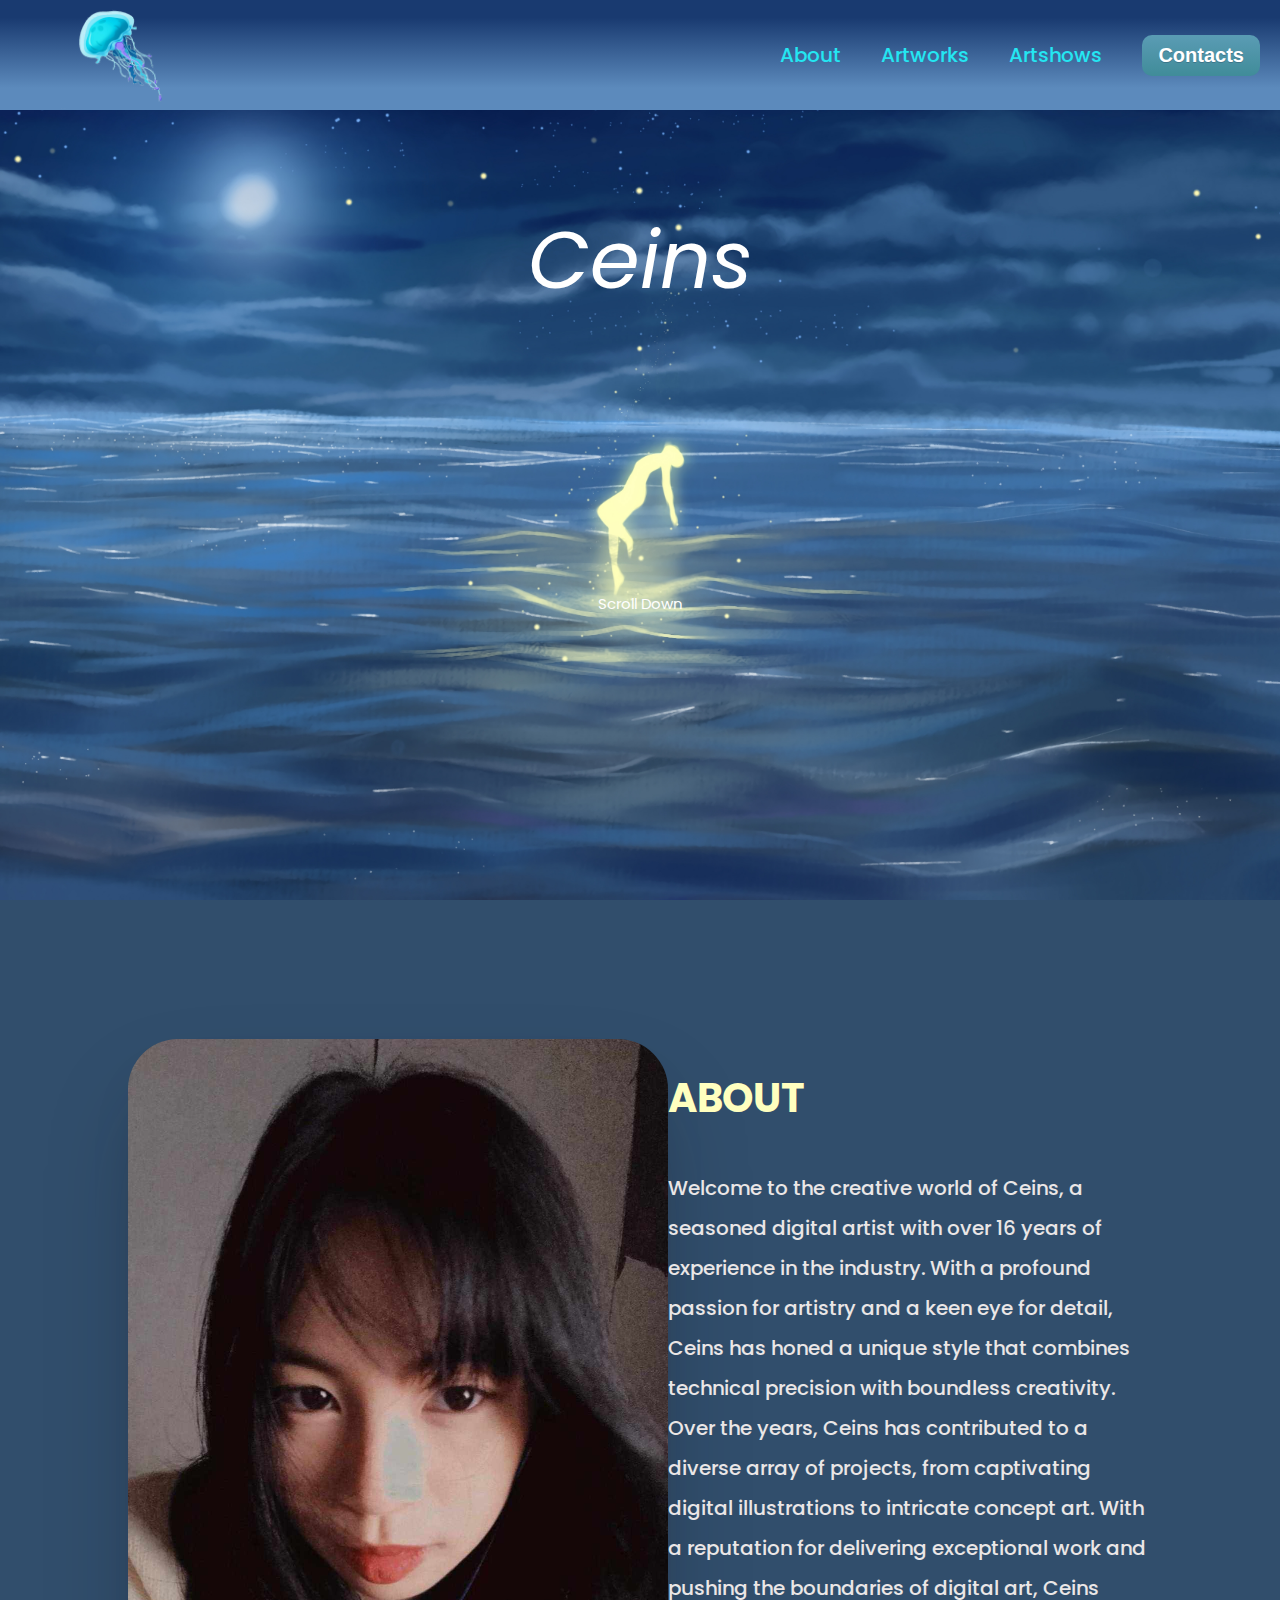
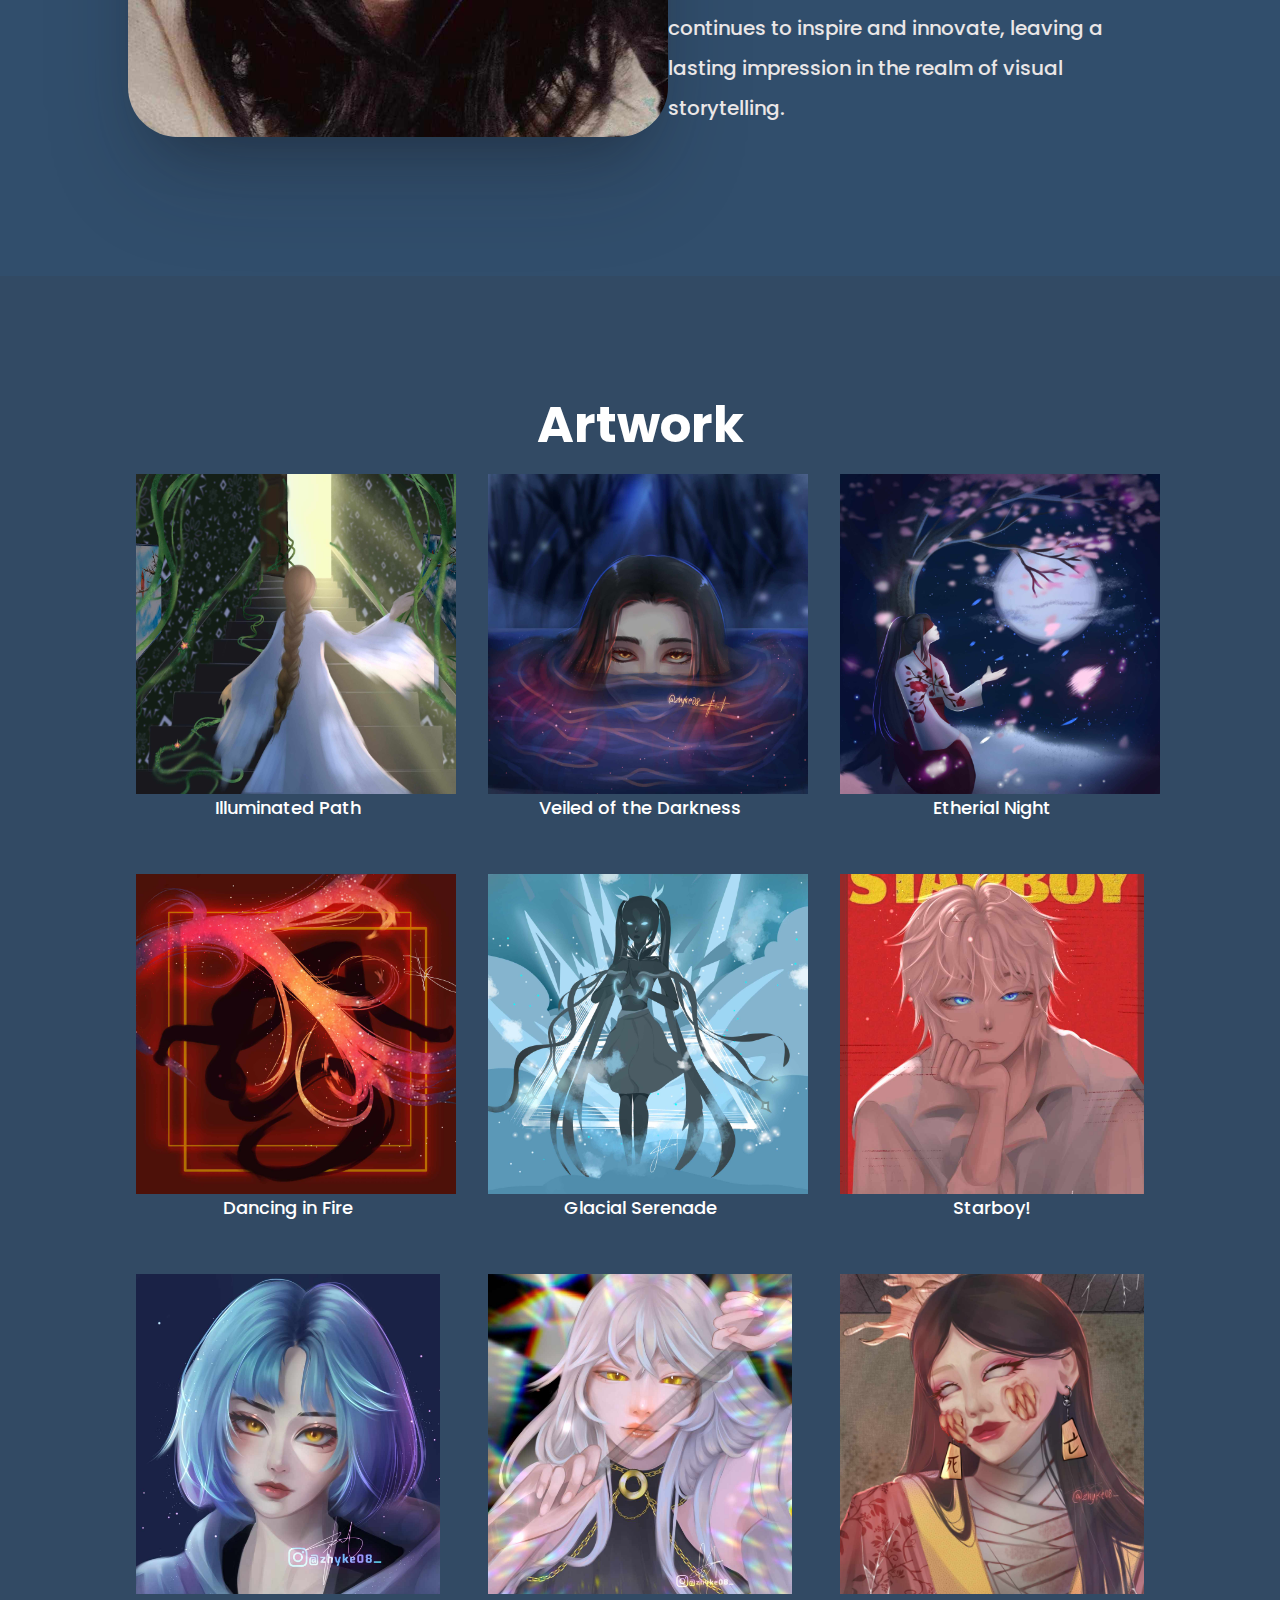
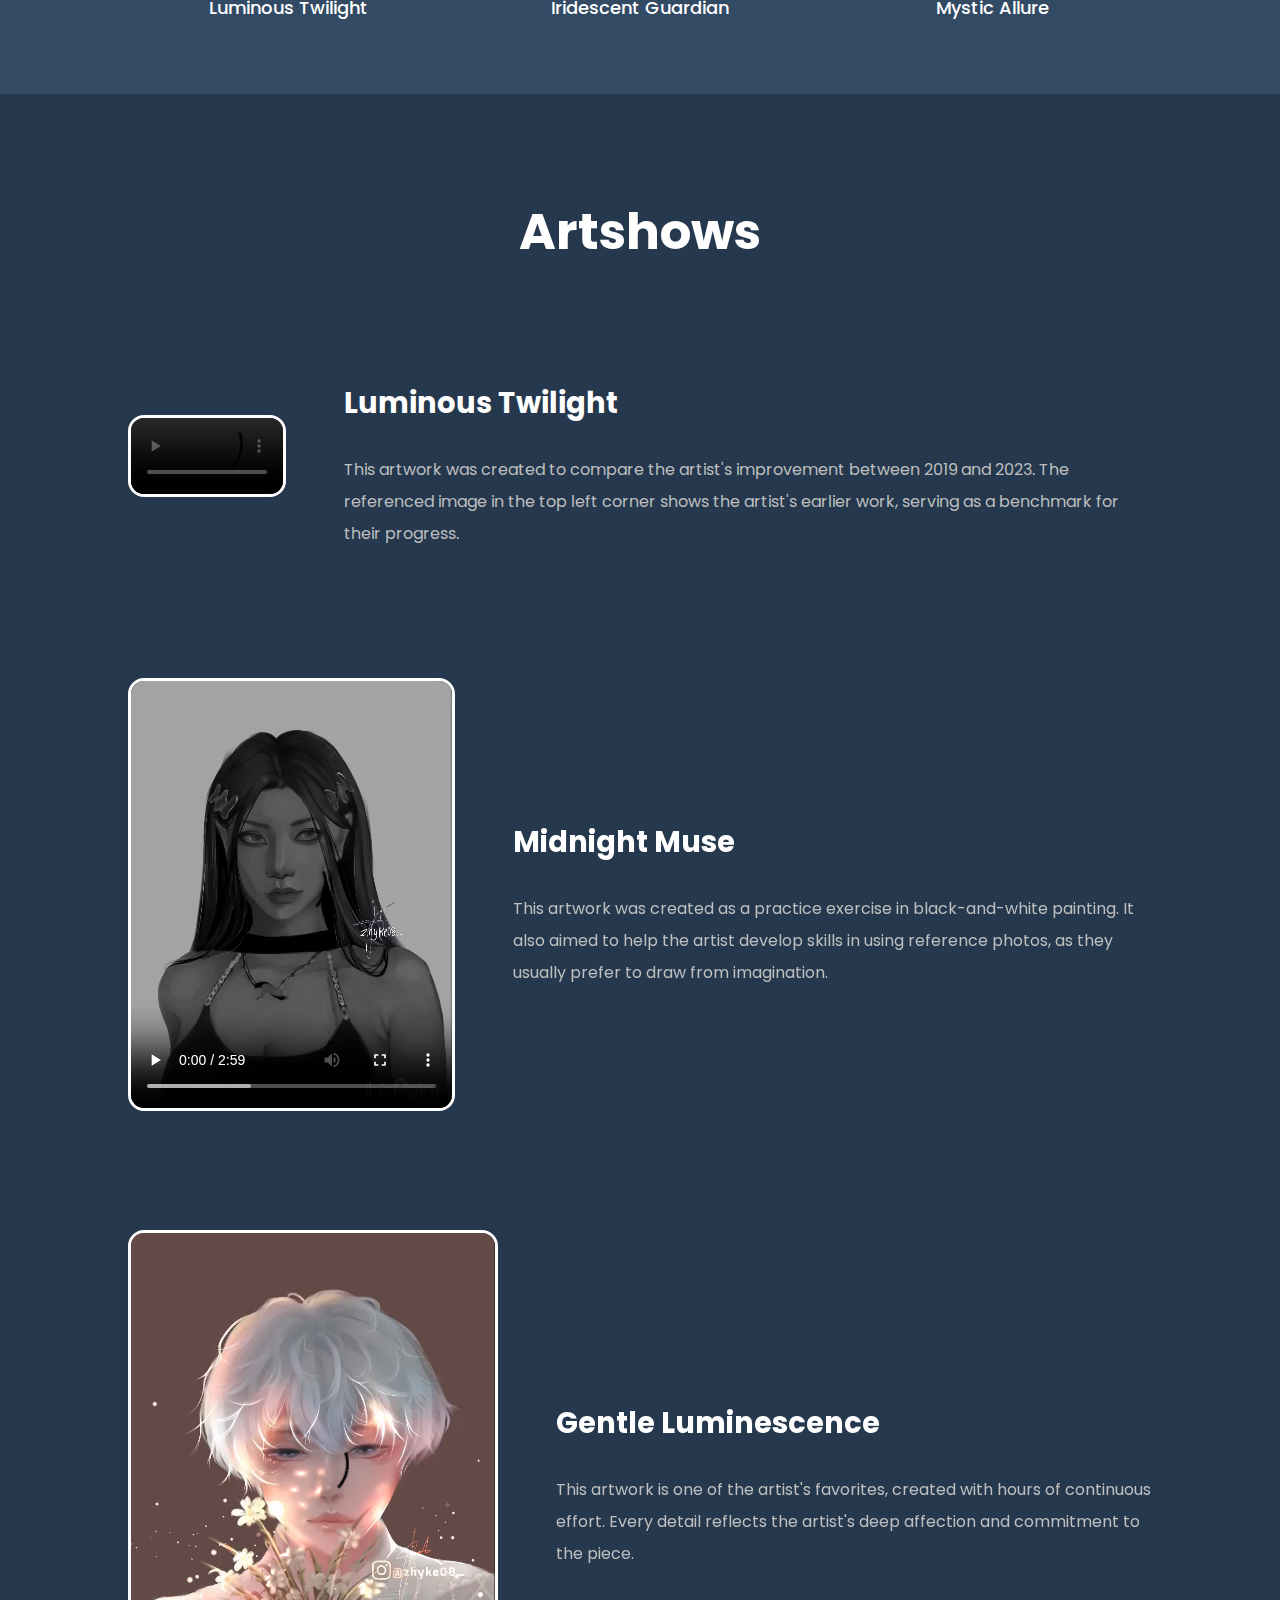
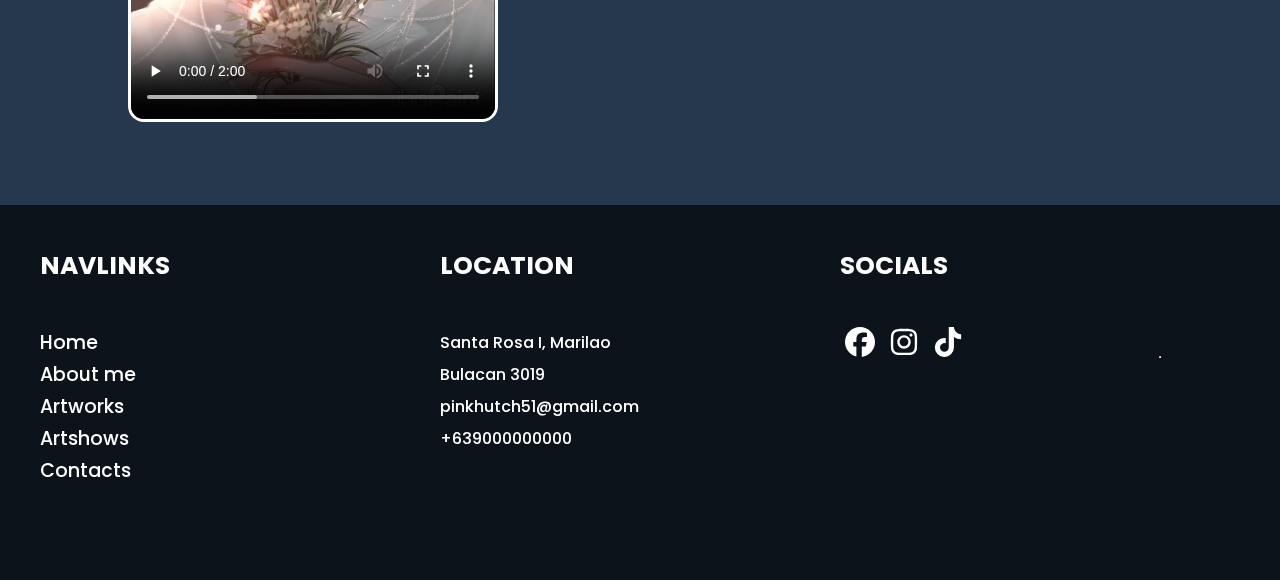
==== index.html @ e36cade5 "Add files via upload" ====
<!DOCTYPE html>
<html lang="en">
<head>
  <meta charset="UTF-8">
  <meta name="viewport" content="width=device-width, initial-scale=1.0">
  <link rel="stylesheet" href="style.css">
  <link rel="stylesheet" href="path/to/font-awesome/css/font-awesome.min.css">
  <title>Ceins' Galleria</title>
</head>
<body>
  <div class="container" id="home">
    <header>
      <nav>
        <div class="left-nav">
          <a href="http://127.0.0.1:5500/PROJECT%201/index.html"><img src="assets/logo.png" alt="Ceins' Logo"></a>
        </div>
        <div class="mid-nav">
          
              <a href="#about">About</a>
              <a href="#artworks">Artworks</a>
              <a href="#artshows">Artshows</a>
              <a href="http://127.0.0.1:5500/contact.html"><button>Contacts</button></a>
      </nav>
    </header>
    <section class="landingpage" id="home">
        <div class="name">Ceins</div>
      <div class="scrolldown">Scroll Down</div>
    </section>
  </div>
<!--End of LANDING PAGE-->
  <section class="sec-about" id="about">
      <img src="assets/about-info.jpg" alt="Cein's Profile">
    <div class="sec-right">
      <h3>ABOUT</h3>
      <p>Welcome to the creative world of Ceins, a seasoned digital artist with over 16 years of experience in the industry. With a profound passion for artistry and a keen eye for detail, Ceins has honed a unique style that combines technical precision with boundless creativity. Over the years, Ceins has contributed to a diverse array of projects, from captivating digital illustrations to intricate concept art. With a reputation for delivering exceptional work and pushing the boundaries of digital art, Ceins continues to inspire and innovate, leaving a lasting impression in the realm of visual storytelling.
      </p>
    </div>
  </section>
<!--End of About Section-->
  <section class="sec-arts" id="artworks">
    <div class="art-container">
      <div class="innercontent">
        <h1 class="artworkh1">Artwork</h1>
      </div>
      <div class="grid-container">
        <div class="griditemwrap">
          <img src="assets/art1.jpg">
          <div class="griditemtext">
            <div class="grinditem-heading">
              <div class="griditembold">Illuminated Path</div>
            </div>
          </div>
        </div>
        <div class="griditemwrap">
          <img src="assets/art2.jpg">
          <div class="griditemtext">
            <div class="griditem-heading">
              <div class="griditembold">Veiled of the Darkness</div>
            </div>
          </div>
        </div>
        <div class="griditemwrap">
          <img src="assets/art3.jpg">
          <div class="griditemtext">
            <div class="griditem-heading">
              <div class="griditembold">Etherial Night</div>
            </div>
          </div>
        </div>
        <div class="griditemwrap">
          <img src="assets/art4.jpg">
          <div class="griditemtext">
            <div class="griditem-heading">
              <div class="griditembold">Dancing in Fire</div>
            </div>
          </div>
        </div>
        <div class="griditemwrap">
          <img src="assets/art5.jpg">
          <div class="griditemtext">
            <div class="griditem-heading">
              <div class="griditembold">Glacial Serenade</div>
            </div>
          </div>
        </div>
        <div class="griditemwrap">
          <img src="assets/art6.jpg">
          <div class="griditemtext">
            <div class="griditem-heading">
              <div class="griditembold">Starboy!</div>
            </div>
          </div>
        </div>
        <div class="griditemwrap">
          <img src="assets/art7.jpg">
          <div class="griditemtext">
            <div class="griditem-heading">
              <div class="griditembold">Luminous Twilight</div>
            </div>
          </div>
        </div>
        <div class="griditemwrap">
          <img src="assets/art8.jpg">
          <div class="griditemtext">
            <div class="griditem-heading">
              <div class="griditembold">Iridescent Guardian</div>
            </div>
          </div>
        </div>
        <div class="griditemwrap">
          <img src="assets/art9.jpg">
          <div class="griditemtext">
            <div class="griditem-heading">
              <div class="griditembold">Mystic Allure</div>
            </div>
          </div>
        </div>
    </div>
  </section>
  <!--End of Artworks Section-->
  <section class="sec-artshows" id="artshows">
    <div class="artvid-innercontent">
      <h1 class="artvidh1">Artshows</h1>
    </div>

    <div class="artvideo-container">
      <div class="left-content">
        <video autoplay class="artvideo" width="600" height="300" controls>
          <source src="video/art1.mp4" type="video/mp4">
        </video>
      </div>
      <div class="artvid-des">
        <h3 class="vid-title">Luminous Twilight</h3>
        <p>This artwork was created to compare the artist's improvement between 2019 and 2023. The referenced image in the top left corner shows the artist's earlier work, serving as a benchmark for their progress.</p>
      </div>
    </div>
    <div class="artvideo-container">
      <div class="left-content">
        <video autoplay class="artvideo" width="600" height="300" controls>
          <source src="video/art2.mp4" type="video/mp4">
        </video>
      </div>
      <div class="artvid-des">
        <h3 class="vid-title">Midnight Muse</h3>
        <p>This artwork was created as a practice exercise in black-and-white painting. It also aimed to help the artist develop skills in using reference photos, as they usually prefer to draw from imagination.</p>
      </div>
    </div>
    <div class="artvideo-container">
      <div class="left-content">
        <video autoplay class="artvideo" width="600" height="300" controls>
          <source src="video/art3.mp4" type="video/mp4">
        </video>
      </div>
      <div class="artvid-des">
        <h3 class="vid-title">Gentle Luminescence</h3>
        <p>This artwork is one of the artist's favorites, created with hours of continuous effort. Every detail reflects the artist's deep affection and commitment to the piece.</p>
      </div>
  </section>
  <!--End of Artshow Section-->
<section class="sec-footer" id="footer">
    <footer>
      <div class="footer-wrapper">
        <div class="items">
          <div class="item1">
            <ul>
              <h5 class="navlinks">NAVLINKS</h5>
              <li><a href="#home">Home</a></li>
              <li><a href="#about">About me</a></li>
              <li><a href="#artworks">Artworks</a></li>
              <li><a href="#artshows">Artshows</a></li>
              <li><a href="http://127.0.0.1:5500/PROJECT%201/contact.html">Contacts</a></li>
              </ul>
          </div>
          <div class="item3">
            <ul>
              <h5 class="navlinks">LOCATION</h5>
              <li>Santa Rosa I, Marilao Bulacan 3019</li>
              <li>pinkhutch51@gmail.com</li>
              <li>+639000000000</li>
            </ul>
          </div>
          <div class="item2">
            <ul>
              <h5 class="navlinks">SOCIALS</h5>
              <div class="socials">
                <a href="https://www.facebook.com/niksniksniks17" target="_blank"><svg class="svg-icons" xmlns="http://www.w3.org/2000/svg" viewBox="0 0 512 512"><!--!Font Awesome Free 6.6.0 by @fontawesome - https://fontawesome.com License - https://fontawesome.com/license/free Copyright 2024 Fonticons, Inc.--><path d="M512 256C512 114.6 397.4 0 256 0S0 114.6 0 256C0 376 82.7 476.8 194.2 504.5V334.2H141.4V256h52.8V222.3c0-87.1 39.4-127.5 125-127.5c16.2 0 44.2 3.2 55.7 6.4V172c-6-.6-16.5-1-29.6-1c-42 0-58.2 15.9-58.2 57.2V256h83.6l-14.4 78.2H287V510.1C413.8 494.8 512 386.9 512 256h0z"/></svg></a>

                <a href="https://www.instagram.com/zhyke08_/" target="_blank"><svg class="svg-icons" xmlns="http://www.w3.org/2000/svg" viewBox="0 0 448 512"><!--!Font Awesome Free 6.6.0 by @fontawesome - https://fontawesome.com License - https://fontawesome.com/license/free Copyright 2024 Fonticons, Inc.--><path d="M224.1 141c-63.6 0-114.9 51.3-114.9 114.9s51.3 114.9 114.9 114.9S339 319.5 339 255.9 287.7 141 224.1 141zm0 189.6c-41.1 0-74.7-33.5-74.7-74.7s33.5-74.7 74.7-74.7 74.7 33.5 74.7 74.7-33.6 74.7-74.7 74.7zm146.4-194.3c0 14.9-12 26.8-26.8 26.8-14.9 0-26.8-12-26.8-26.8s12-26.8 26.8-26.8 26.8 12 26.8 26.8zm76.1 27.2c-1.7-35.9-9.9-67.7-36.2-93.9-26.2-26.2-58-34.4-93.9-36.2-37-2.1-147.9-2.1-184.9 0-35.8 1.7-67.6 9.9-93.9 36.1s-34.4 58-36.2 93.9c-2.1 37-2.1 147.9 0 184.9 1.7 35.9 9.9 67.7 36.2 93.9s58 34.4 93.9 36.2c37 2.1 147.9 2.1 184.9 0 35.9-1.7 67.7-9.9 93.9-36.2 26.2-26.2 34.4-58 36.2-93.9 2.1-37 2.1-147.8 0-184.8zM398.8 388c-7.8 19.6-22.9 34.7-42.6 42.6-29.5 11.7-99.5 9-132.1 9s-102.7 2.6-132.1-9c-19.6-7.8-34.7-22.9-42.6-42.6-11.7-29.5-9-99.5-9-132.1s-2.6-102.7 9-132.1c7.8-19.6 22.9-34.7 42.6-42.6 29.5-11.7 99.5-9 132.1-9s102.7-2.6 132.1 9c19.6 7.8 34.7 22.9 42.6 42.6 11.7 29.5 9 99.5 9 132.1s2.7 102.7-9 132.1z"/></svg></a>

                <a href="https://www.tiktok.com/@piniks_?_t=8pRFGPjAftn&_r=1" target="_blank"><svg class="svg-icons" xmlns="http://www.w3.org/2000/svg" viewBox="0 0 448 512"><!--!Font Awesome Free 6.6.0 by @fontawesome - https://fontawesome.com License - https://fontawesome.com/license/free Copyright 2024 Fonticons, Inc.--><path d="M448 209.9a210.1 210.1 0 0 1 -122.8-39.3V349.4A162.6 162.6 0 1 1 185 188.3V278.2a74.6 74.6 0 1 0 52.2 71.2V0l88 0a121.2 121.2 0 0 0 1.9 22.2h0A122.2 122.2 0 0 0 381 102.4a121.4 121.4 0 0 0 67 20.1z"/></svg></a>
              </div>
          </div>
        </div>
      </div>
    </div>
    <hr>
  </footer>
  </section>
</body>
</html>
---- style.css ----
@import url('https://fonts.googleapis.com/css2?family=Poppins:ital,wght@0,100;0,200;0,300;0,400;0,500;0,600;0,700;0,800;0,900;1,100;1,200;1,300;1,400;1,500;1,600;1,700;1,800;1,900&display=swap');




html {
  scroll-behavior: smooth;
  width: 100%;
  height: 100%;
  margin: 0;
  padding: 0;
  border: none;
}

body {
  width: 100%;
  height: 100%;
  margin: 0;
  padding: 0;
  border: none;
  box-sizing: border-box;
  font-family: Poppins, sans-serif; 
}

.container {
  background: url(assets/landingpg.jpg);
  height: 100vh;
  background-position: center;
  background-size: cover;
  background-repeat: no-repeat;
}

nav {
  position: fixed;
  display: block;
  overflow: visible;
  top: 0;
  left: 0;
  right: 0;
  display: flex;
  justify-content: space-between;
  align-items: center;
  height: 110px;
  background: rgb(25,58,112);
background: linear-gradient(180deg, rgba(25,58,112,1) 16%, rgba(92,138,188,1) 80%);
}

.left-nav img {
  width: 120px;
  height: 120px;
  margin-left: 60px;
}

nav a {
  font-weight: 500;
  text-decoration: none;
  color: rgb(36,230,242);
  gap: 40px;
  transition: color 0.4s ease;
}

a:hover {
  color: white;
}

.mid-nav {
  font-size: 20px;
  display: flex;
  gap: 40px;
  align-items: center;
}

.mid-nav button {
	background:linear-gradient(to bottom, #599bb3 5%, #408c99 100%);
	background-color:#599bb3;
	border-radius:10px;
	display:inline-block;
	cursor:pointer;
	color:rgb(255, 255, 255);
	font-size:20px;
	font-weight:bold;
	padding:9px 16px;
	text-decoration:none;
	text-shadow:0px 1px 0px #3d768a;
  border-style: none;
  margin-right: 20px;
}

.mid-nav button:hover {
  background:linear-gradient(to bottom, #408c99 5%, #599bb3 100%);
	background-color:#408c99;
  color: rgb(36,230,242);

}

.mid-nav button:active {
  position:relative;
	top:1px;
}

.name {
  font-style: italic;
  font-weight: 400;
  font-size: 80px;
  padding-top: 200px;
  text-align: center;
  color: white
}

.scrolldown {
  font-size: 15px;
  color: white;
  margin-top: 17rem;
  max-width: fit-content;
  margin-left: auto;
  margin-right: auto;
}

.sec-about {
  background-position: center;
  background-size: cover;
  background-repeat: no-repeat;
  background-color: rgb(49, 78, 108);
  display: flex;
  align-items: center;
  justify-content: space-between;
  padding: 8rem 8rem;
}

.sec-right {
  width: 70ch;
}

.sec-right p {
  line-height: 2;
  color: rgb(234, 230, 230);
  font-weight: 500;
  font-size: 20px;
}


.sec-right h3 {
  color: rgb(255,255,191);
  font-size: 40px;
}

.sec-about img {
  width: 60vh;
  border-radius: 50px;
  box-shadow: rgba(27, 27, 35, 0.25) 0px 50px 100px -20px, rgba(0, 0, 0, 0.3) 0px 30px 60px -30px, rgba(20, 60, 99, 0.35) 0px -2px 6px 0px inset;
}

.sec-arts {
  background-color: rgb(50, 74, 100);
  background-position: center;
  background-size: cover;
  background-repeat: repeat;
  padding-top: 30px;
  align-items: center;
  text-align: center;
}

.innercontent {
  padding-top: 70px;
  text-align: center;
  color: white;
  font-size: 25px;
}

.artworkh1 {
  color: white;
  margin-bottom: 10px;
  display: block;
  line-height: 30px;
  font-weight: 700;
}

.grid-container {
  display: grid;
  grid-template-columns: 19rem 19rem 19rem;
  grid-auto-rows: 22rem;
  box-sizing: border-box;
  grid-gap: 3rem;
  margin-top: 2rem;
  justify-content: center;
  align-items: center;
  padding-bottom: 70px;
}


.griditemwrap img {
  object-fit: cover;
  min-width: 100%;
  height: 20rem;
  display: block;
  box-sizing: border-box;
}

.griditemtext {
  font-size: 18px;
  color: white;
  font-weight: 500;
  text-align: center;
}

.sec-artshows {
  background-color: rgb(37, 56, 77);
  background-position: center;
  background-size: cover;
  background-repeat: repeat;
  padding-bottom: 60px;
}

.artvid-innercontent {
  padding-top: 90px;
  text-align: center;
  color: white;
  font-size: 25px;
}

.artvidh1 {
  color: white;
  margin-bottom: 10px;
  display: block;
  line-height: 30px;
  font-weight: 700;
  text-align: center;
}


.artvideo-container {
  display: flex;
  align-items: center;
  justify-content: space-between;
  padding: 6rem 8rem 1rem;
}

.artvideo {
  width: 100%;
  height: 100%;
  overflow: hidden;
  border-style: solid;
  border-color: white;
  border-radius: 16px;
}

.artvid-des {
  padding-left: 4rem;
}

.vid-title {
  color: white;
  font-size: 29px;
}

.artvid-des p {
  line-height: 2;
  color: rgb(191,191,191);
}

.sec-footer {
  background-color: rgb(12, 19, 26);
  background-position: center;
  background-size: cover;
  background-repeat: repeat;
  padding-bottom: 60px;
  height: 35%;
  width: 100%;
}

footer {
  display: flex;
  align-items: center;
}

.footer-logo img {
  width: 120px;
  height: 120px;
  padding-top: 2rem;
}

.items {
    display: flex;
    justify-content: center;
    display: grid;
    grid-template-columns: 15rem 15rem 15rem;
    grid-auto-rows: 19rem;
    grid-gap: 10rem;
    margin: 0;
}

.navlinks {
  color: white;
  font-size: 25px;
}

.item1 {
  align-items: center;
  display: block;
  box-sizing: inherit;
}

.item1 ul {
  list-style-type: none;
}

.item1 a {
  line-height: 2rem;
  text-decoration: none;
  color: white;
  font-size: 19px;
  font-weight: 500;
  transition: color 0.4s ease;
}

.item1 a:hover {
  color: rgb(1,212,240);
}

.item2 {
  align-items: center;
  display: block;
  box-sizing: inherit;
}

.item2 ul {
  list-style-type: none;
}

.item2 a {
  line-height: 1rem;
  text-decoration: none;
  color: white;
}

.svg-icons {
  height: 30px;
  width: 30px;
  padding-right: 5px;
  padding-left: 5px;
  fill: white;
  transition: fill 0.4s ease;
}

.svg-icons :hover {
  fill: rgb(1,212,240);
}

.item3 {
  align-items: center;
  display: block;
  box-sizing: inherit;
}

.item3 ul {
  list-style-type: none;
}

.item3 li {
  line-height: 2rem;
  text-decoration: none;
  color: white;
  font-size: 16px;
  font-weight: 500;
  transition: color 0.4s ease;
}

.item3 a:hover {
  color: rgb(1,212,240);
}
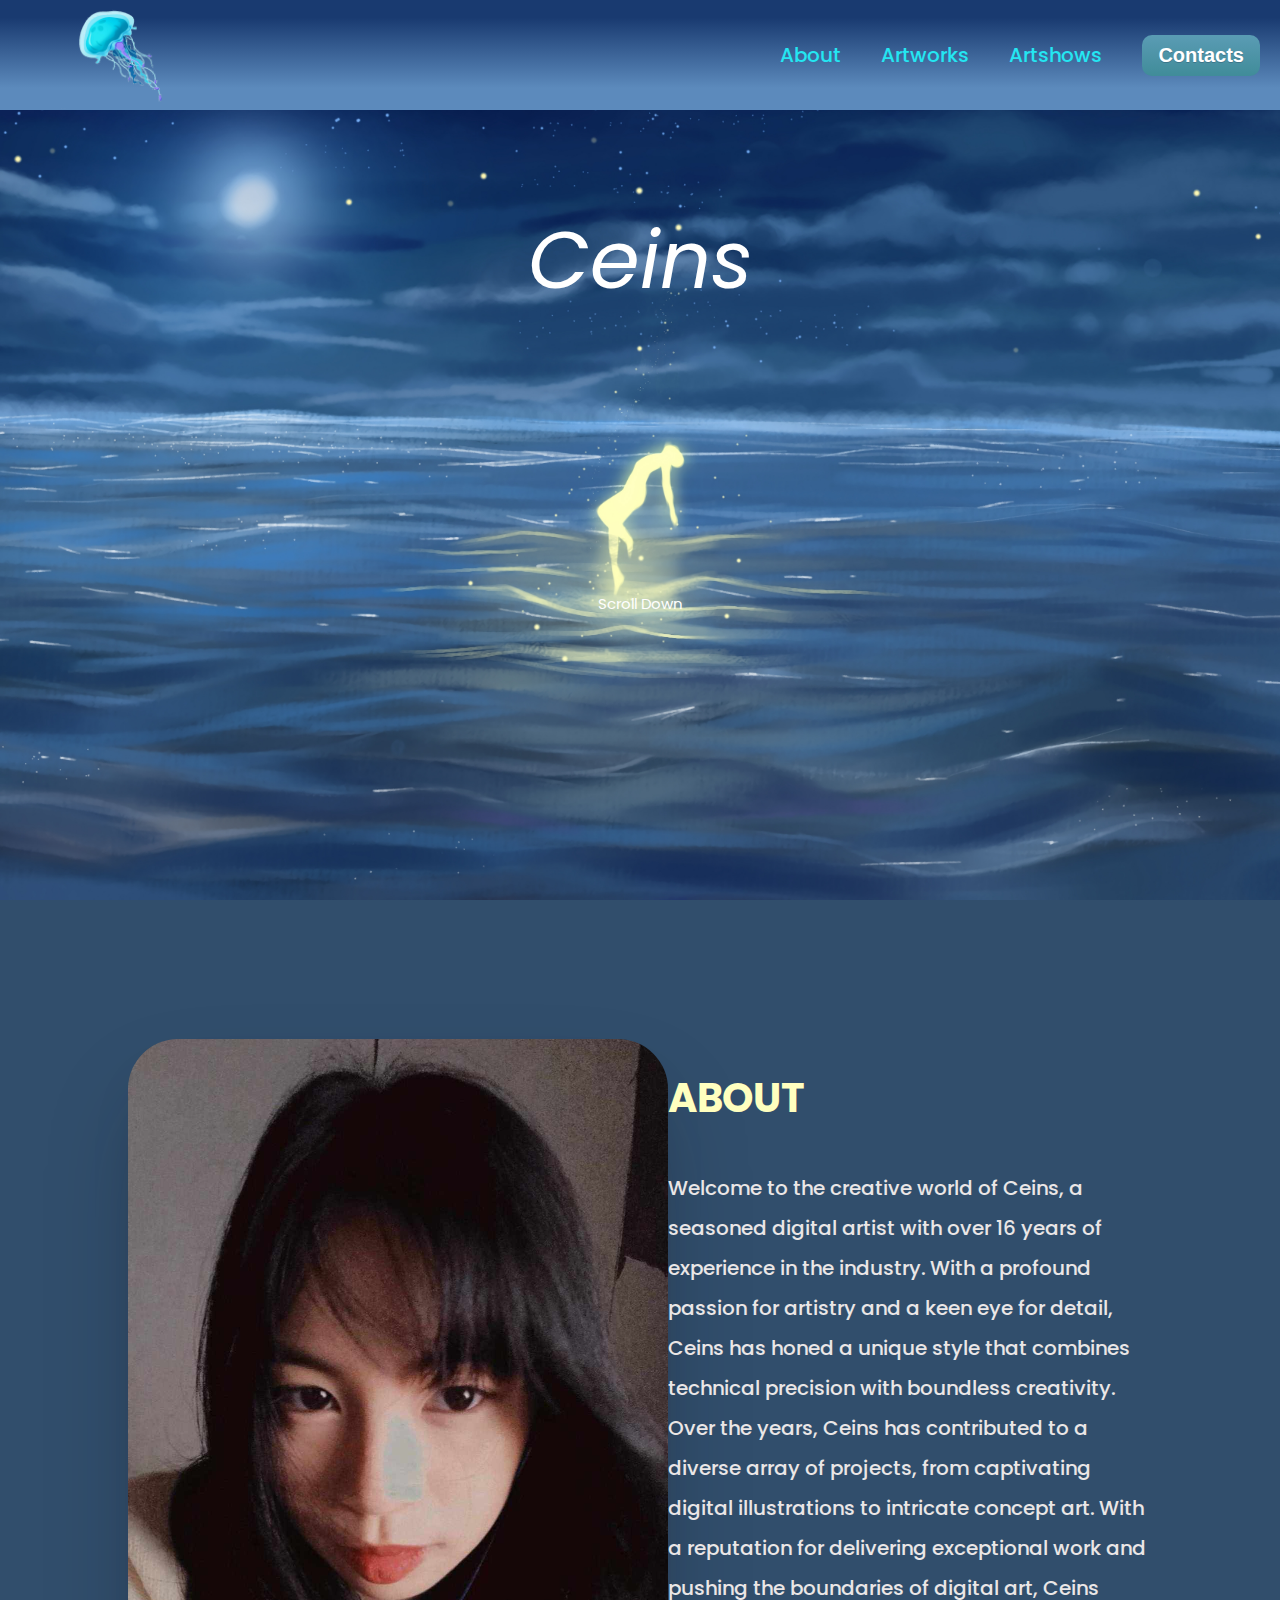
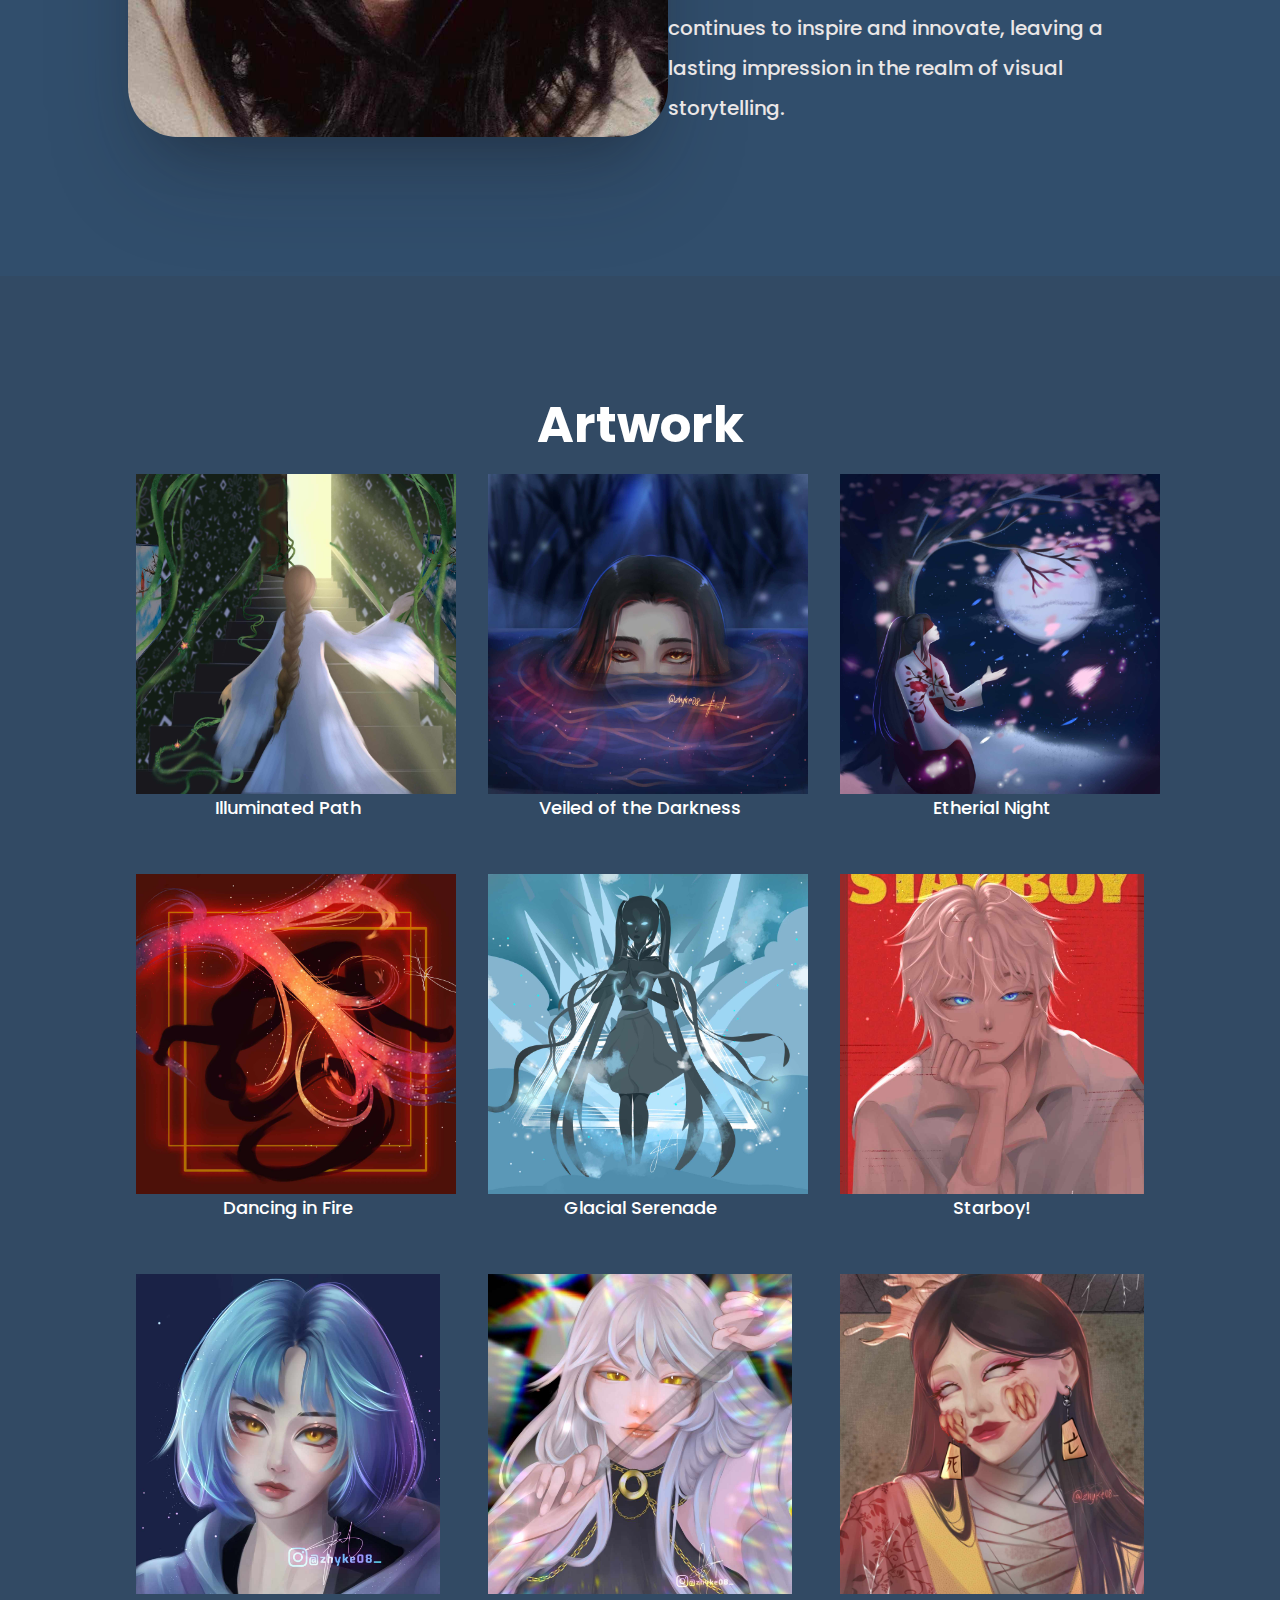
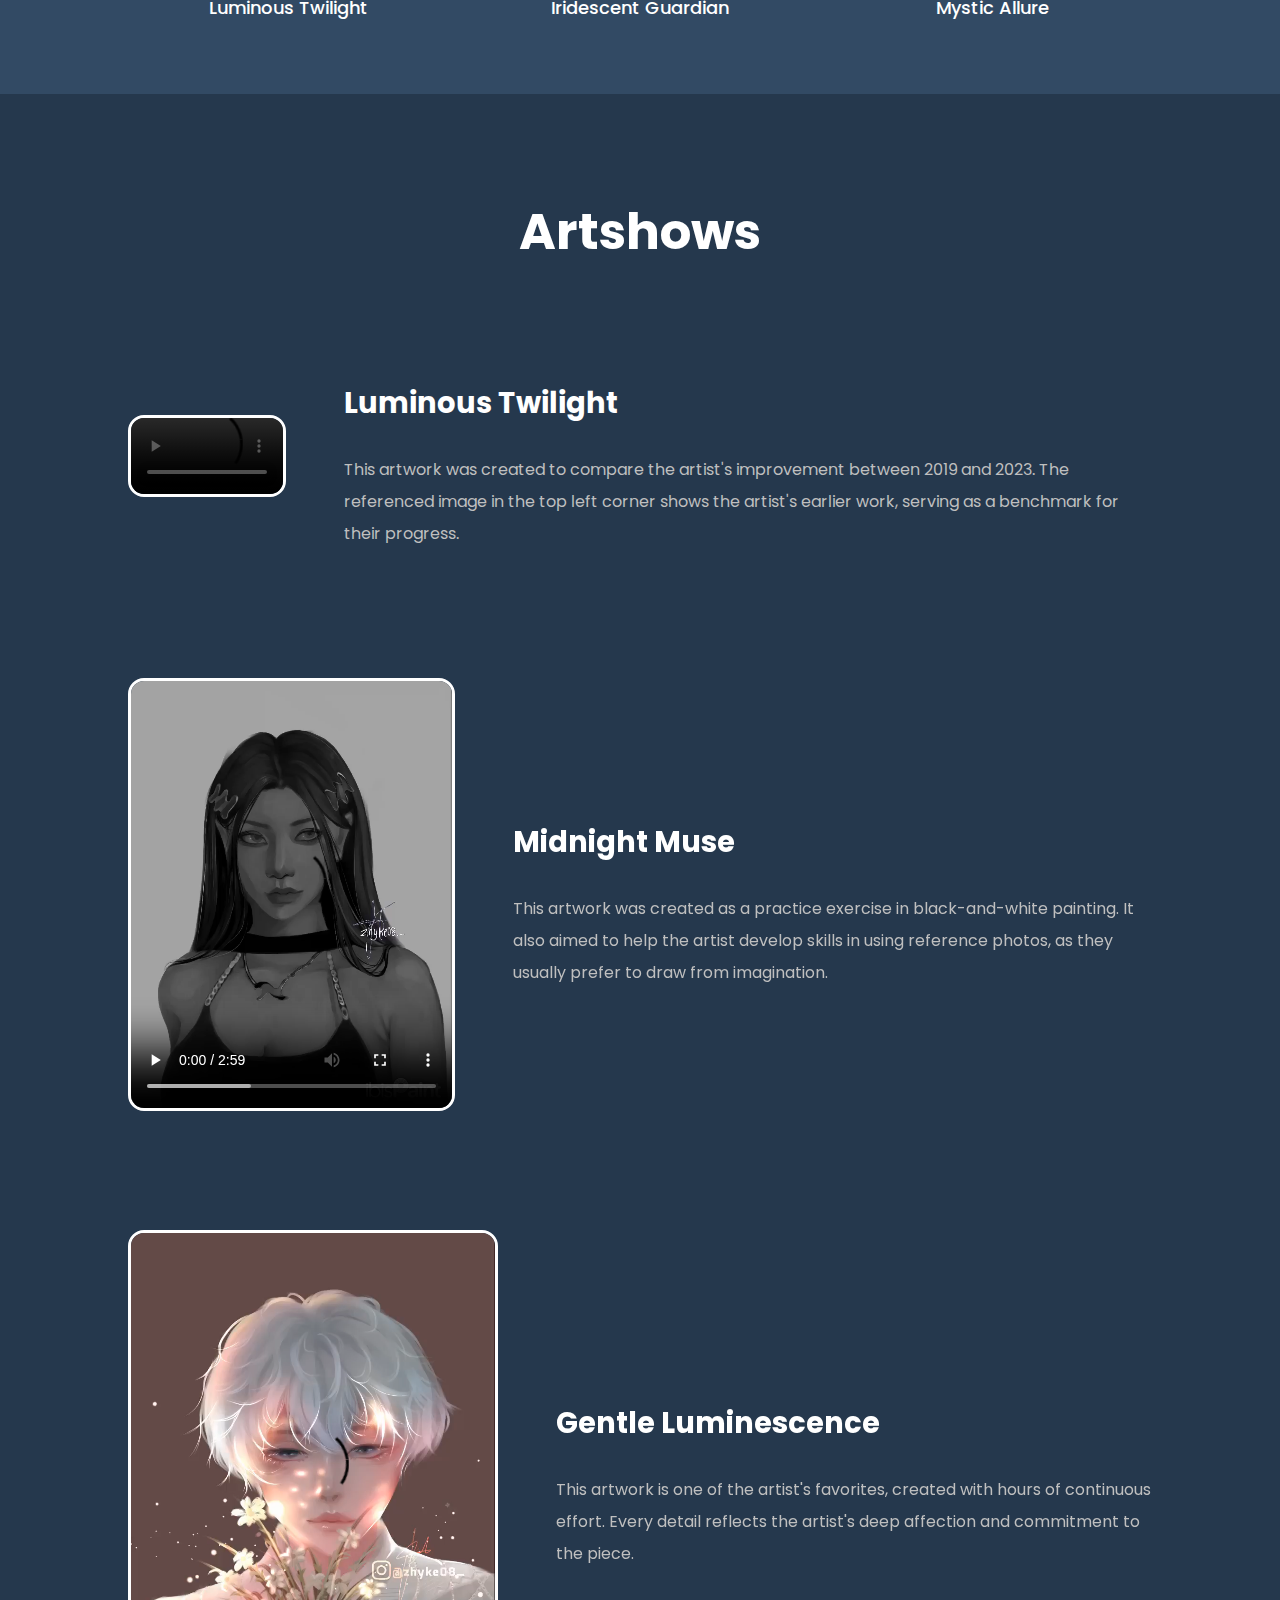
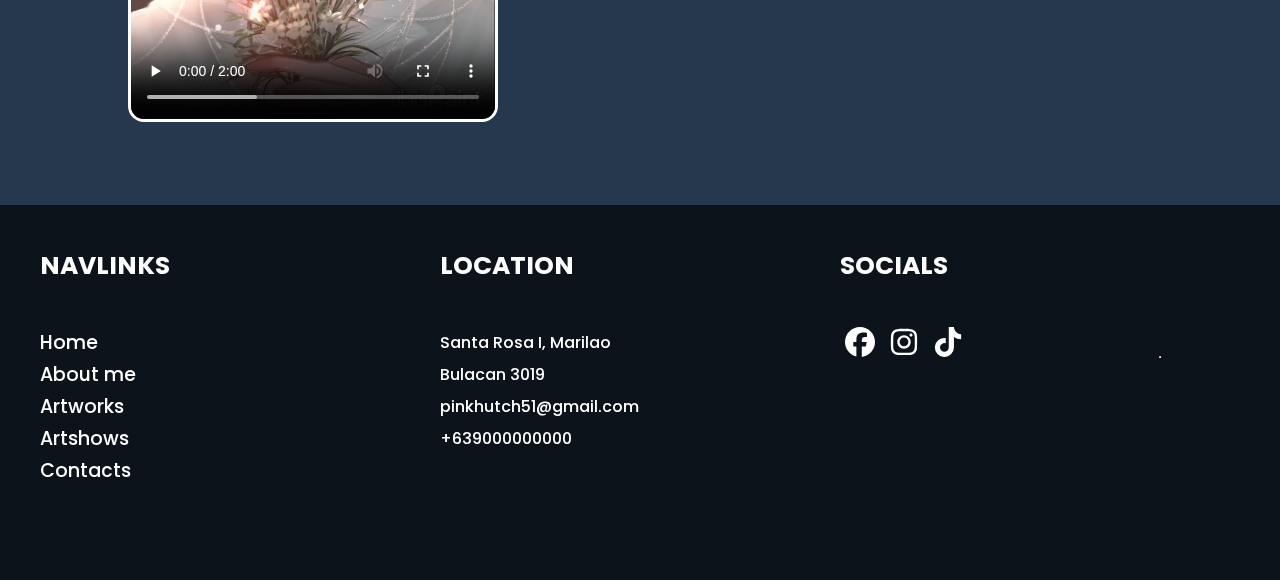
==== commit 3ef5986b: "Update index.html" ====
--- a/index.html
+++ b/index.html
@@ -12,7 +12,7 @@
     <header>
       <nav>
         <div class="left-nav">
-          <a href="http://127.0.0.1:5500/PROJECT%201/index.html"><img src="assets/logo.png" alt="Ceins' Logo"></a>
+          <a href="https://kaneshirojangg.github.io/Ceins-Galleria/index.html"><img src="assets/logo.png" alt="Ceins' Logo"></a>
         </div>
         <div class="mid-nav">
           
@@ -197,4 +197,4 @@
   </footer>
   </section>
 </body>
-</html>+</html>
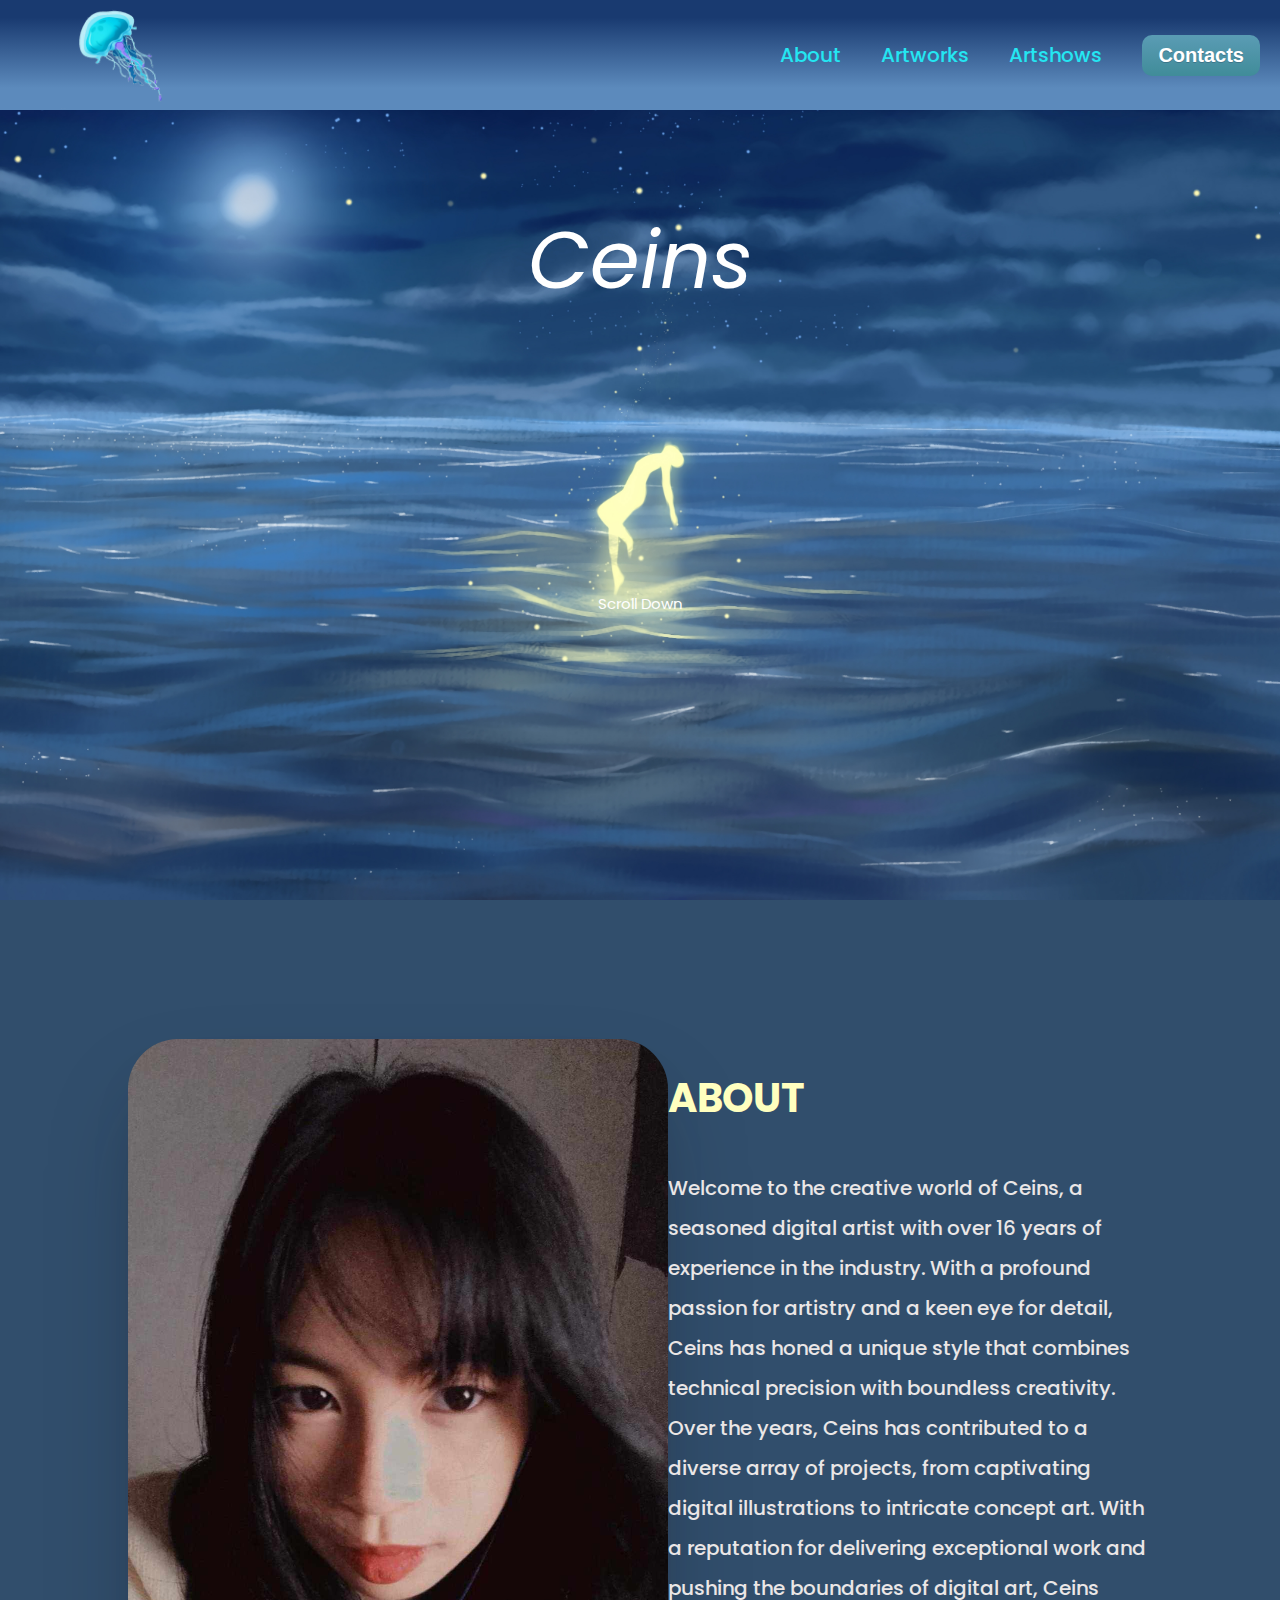
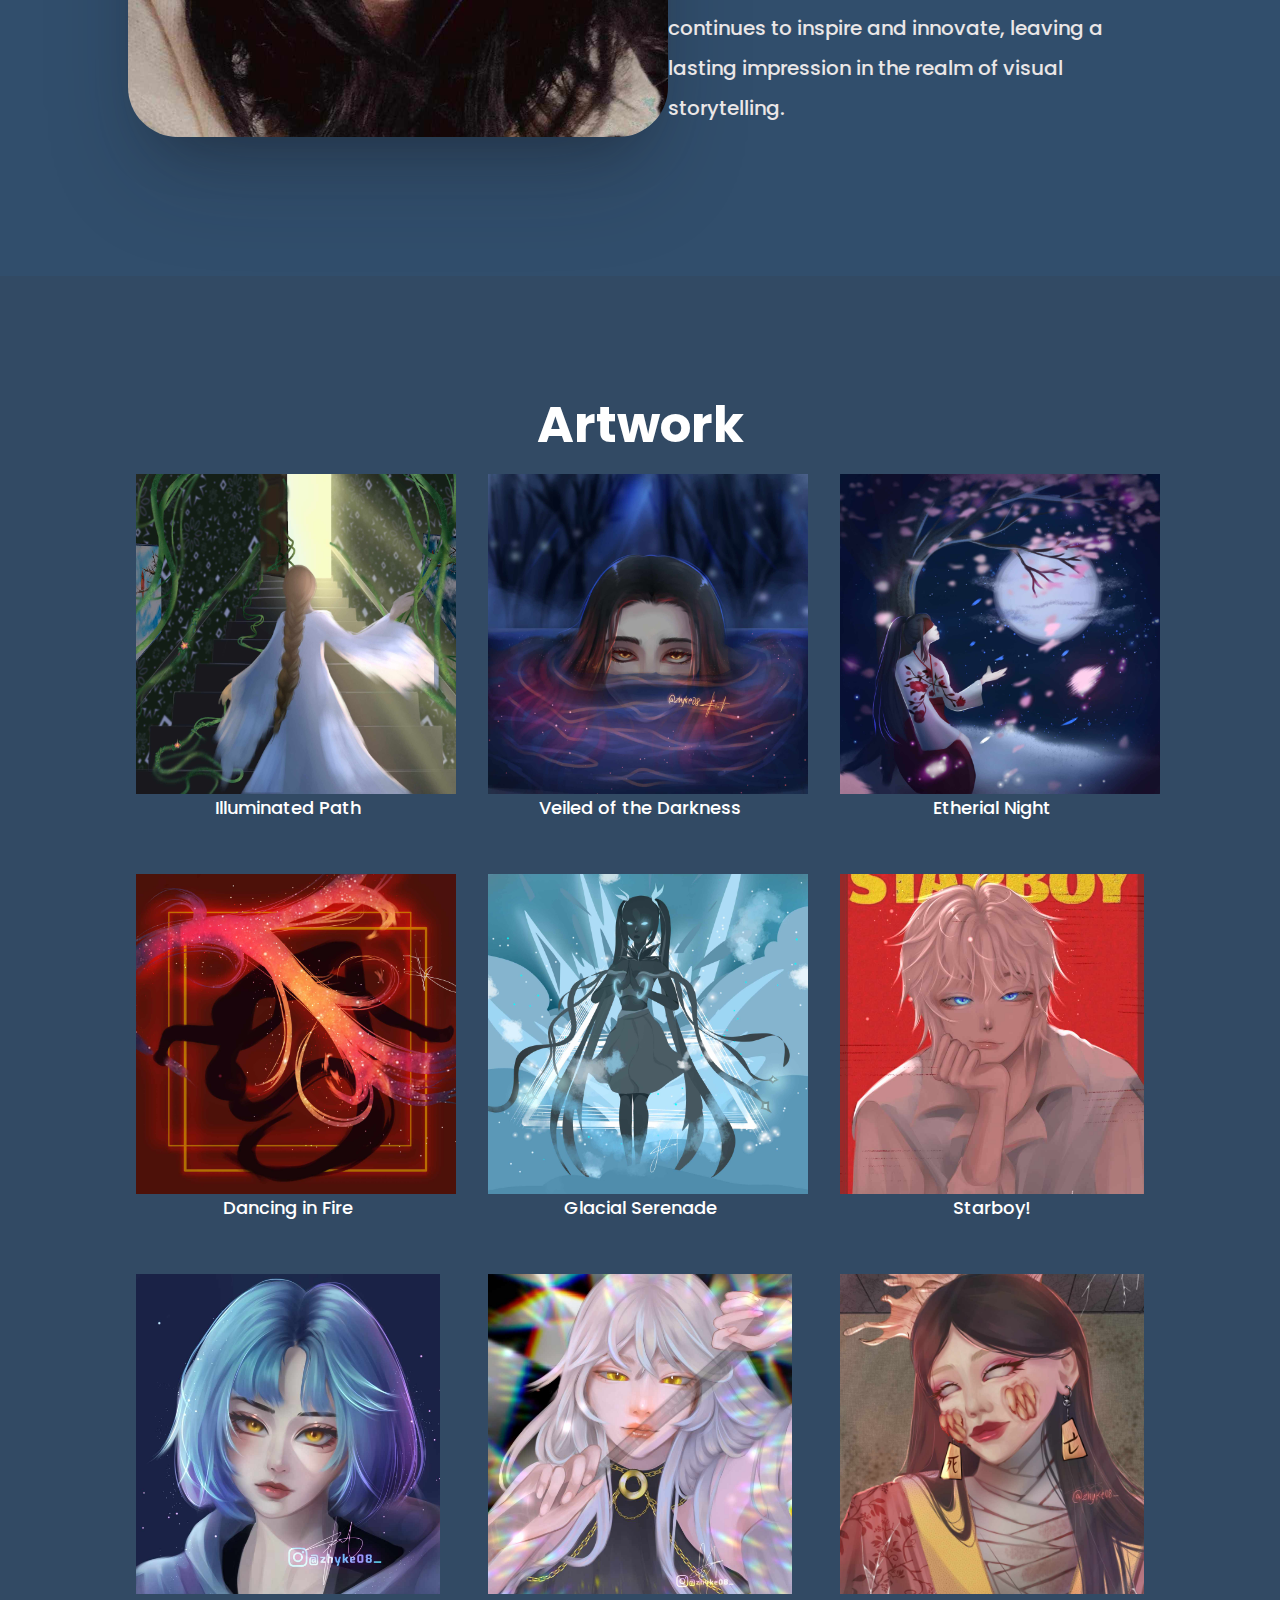
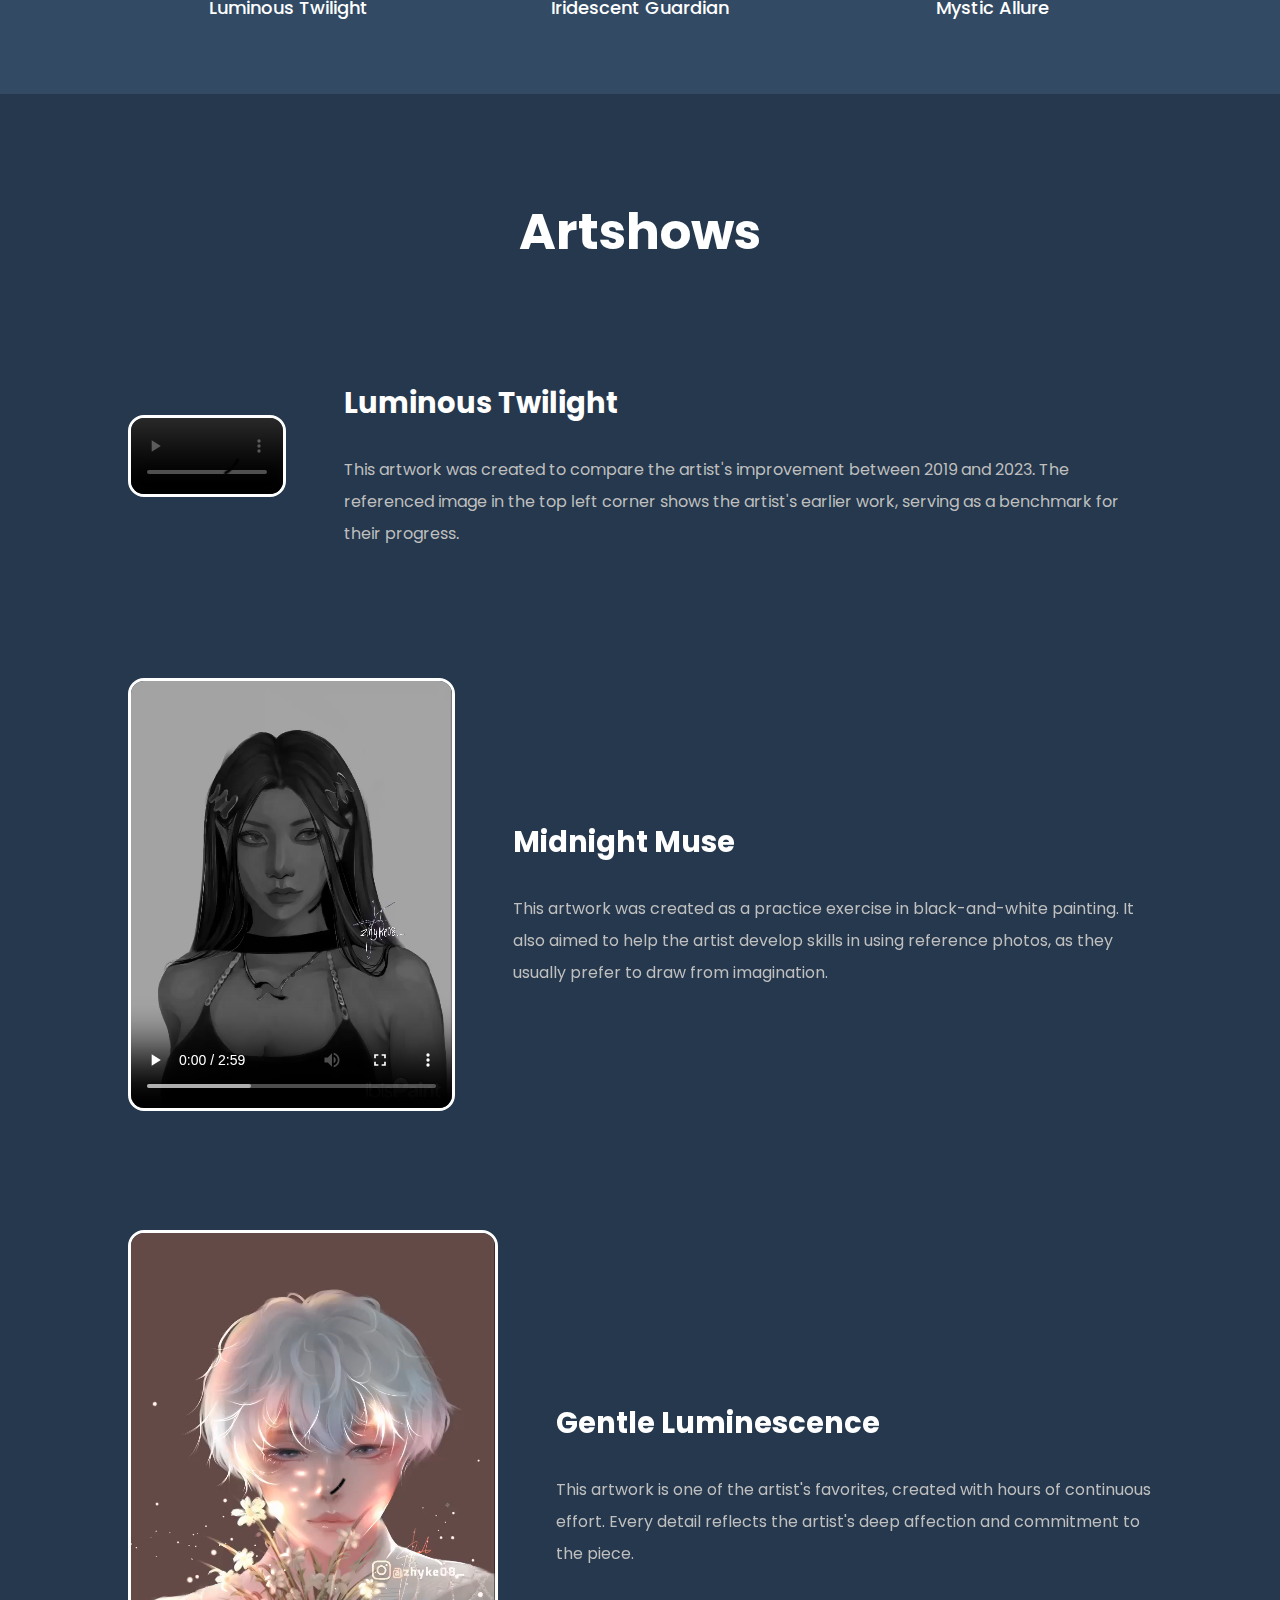
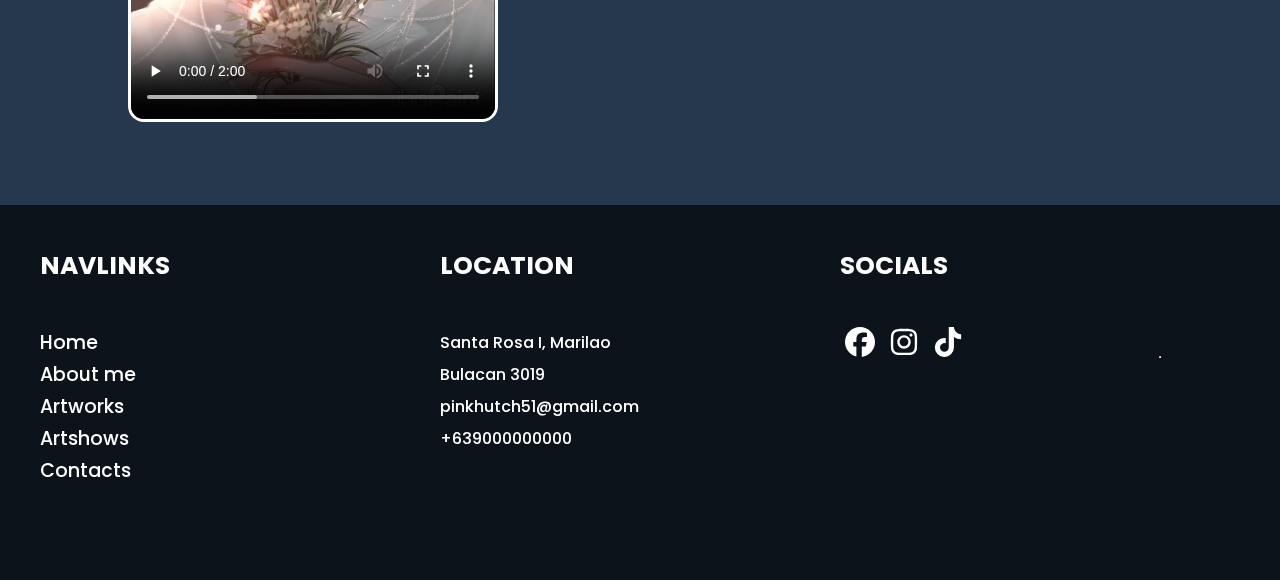
==== commit 4aa09e06: "Update index.html" ====
--- a/index.html
+++ b/index.html
@@ -19,7 +19,7 @@
               <a href="#about">About</a>
               <a href="#artworks">Artworks</a>
               <a href="#artshows">Artshows</a>
-              <a href="http://127.0.0.1:5500/contact.html"><button>Contacts</button></a>
+              <a href="https://kaneshirojangg.github.io/Ceins-Galleria/contact.html"><button>Contacts</button></a>
       </nav>
     </header>
     <section class="landingpage" id="home">
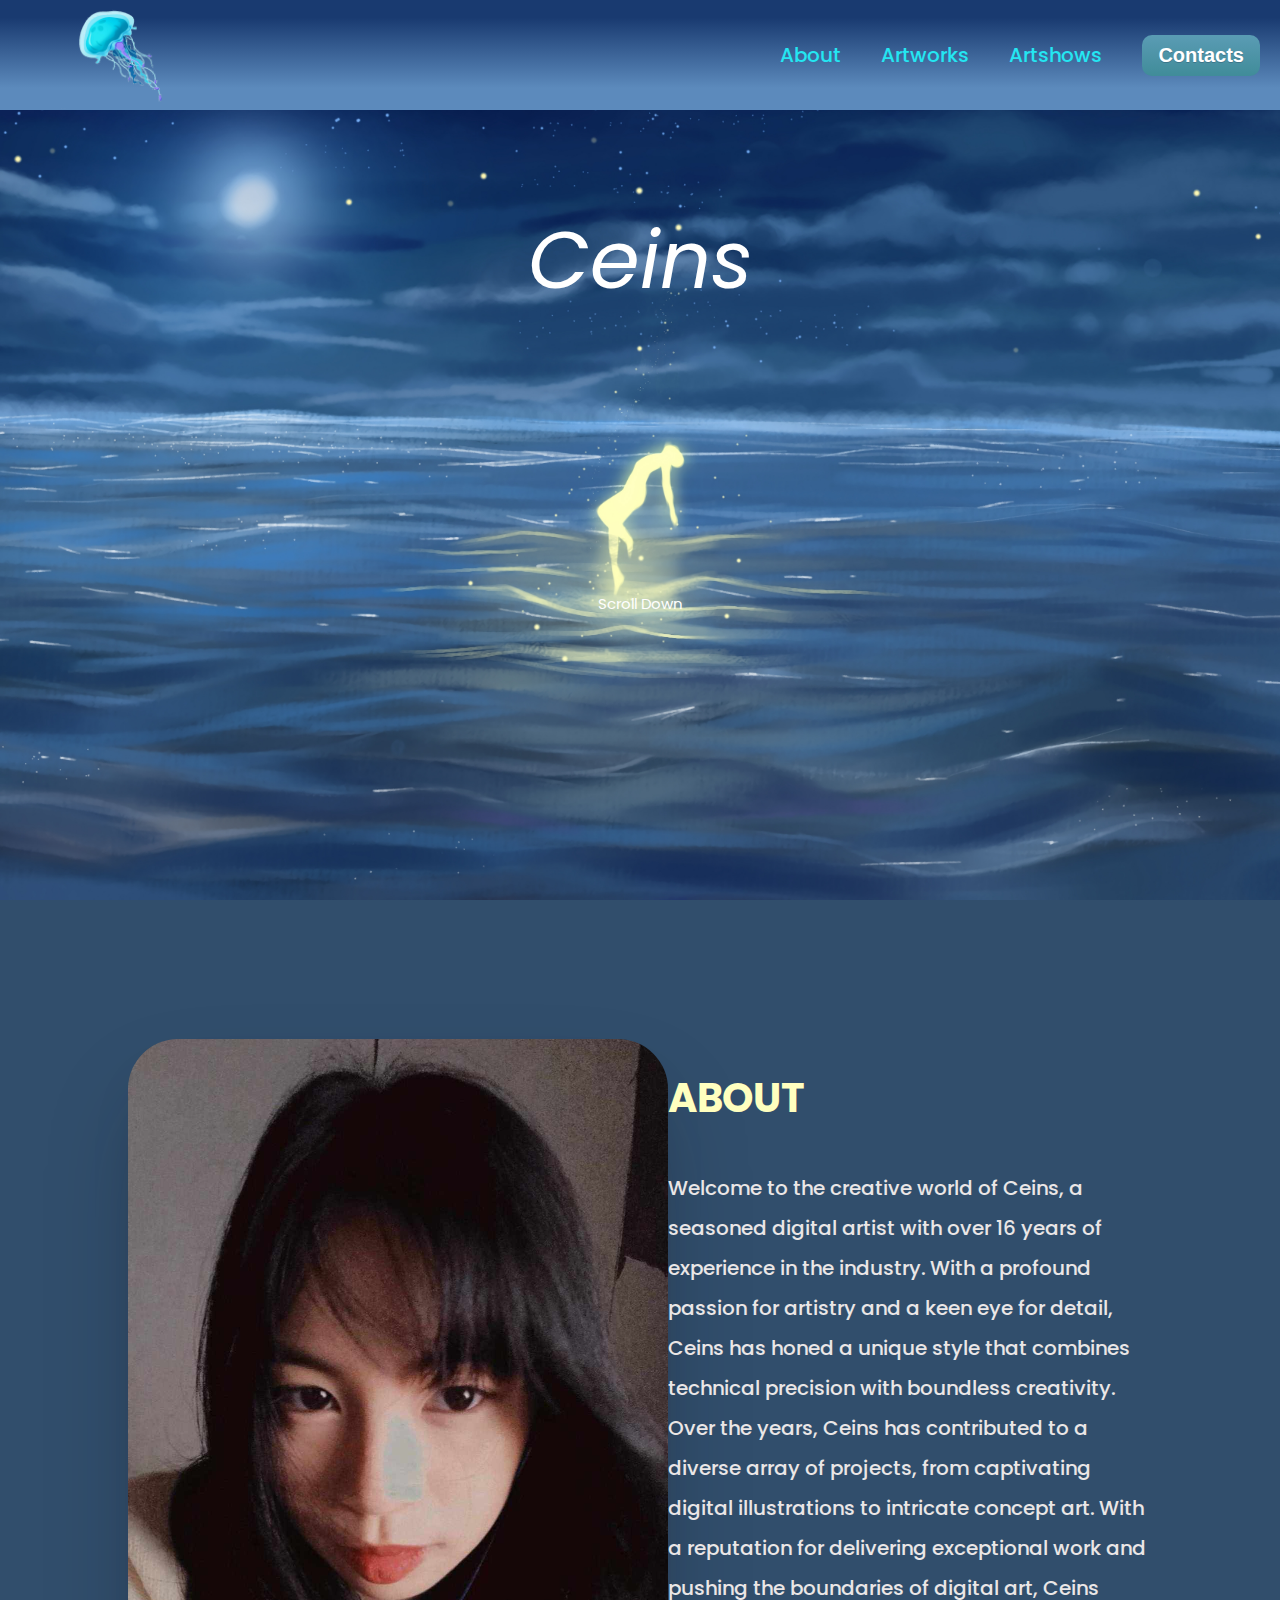
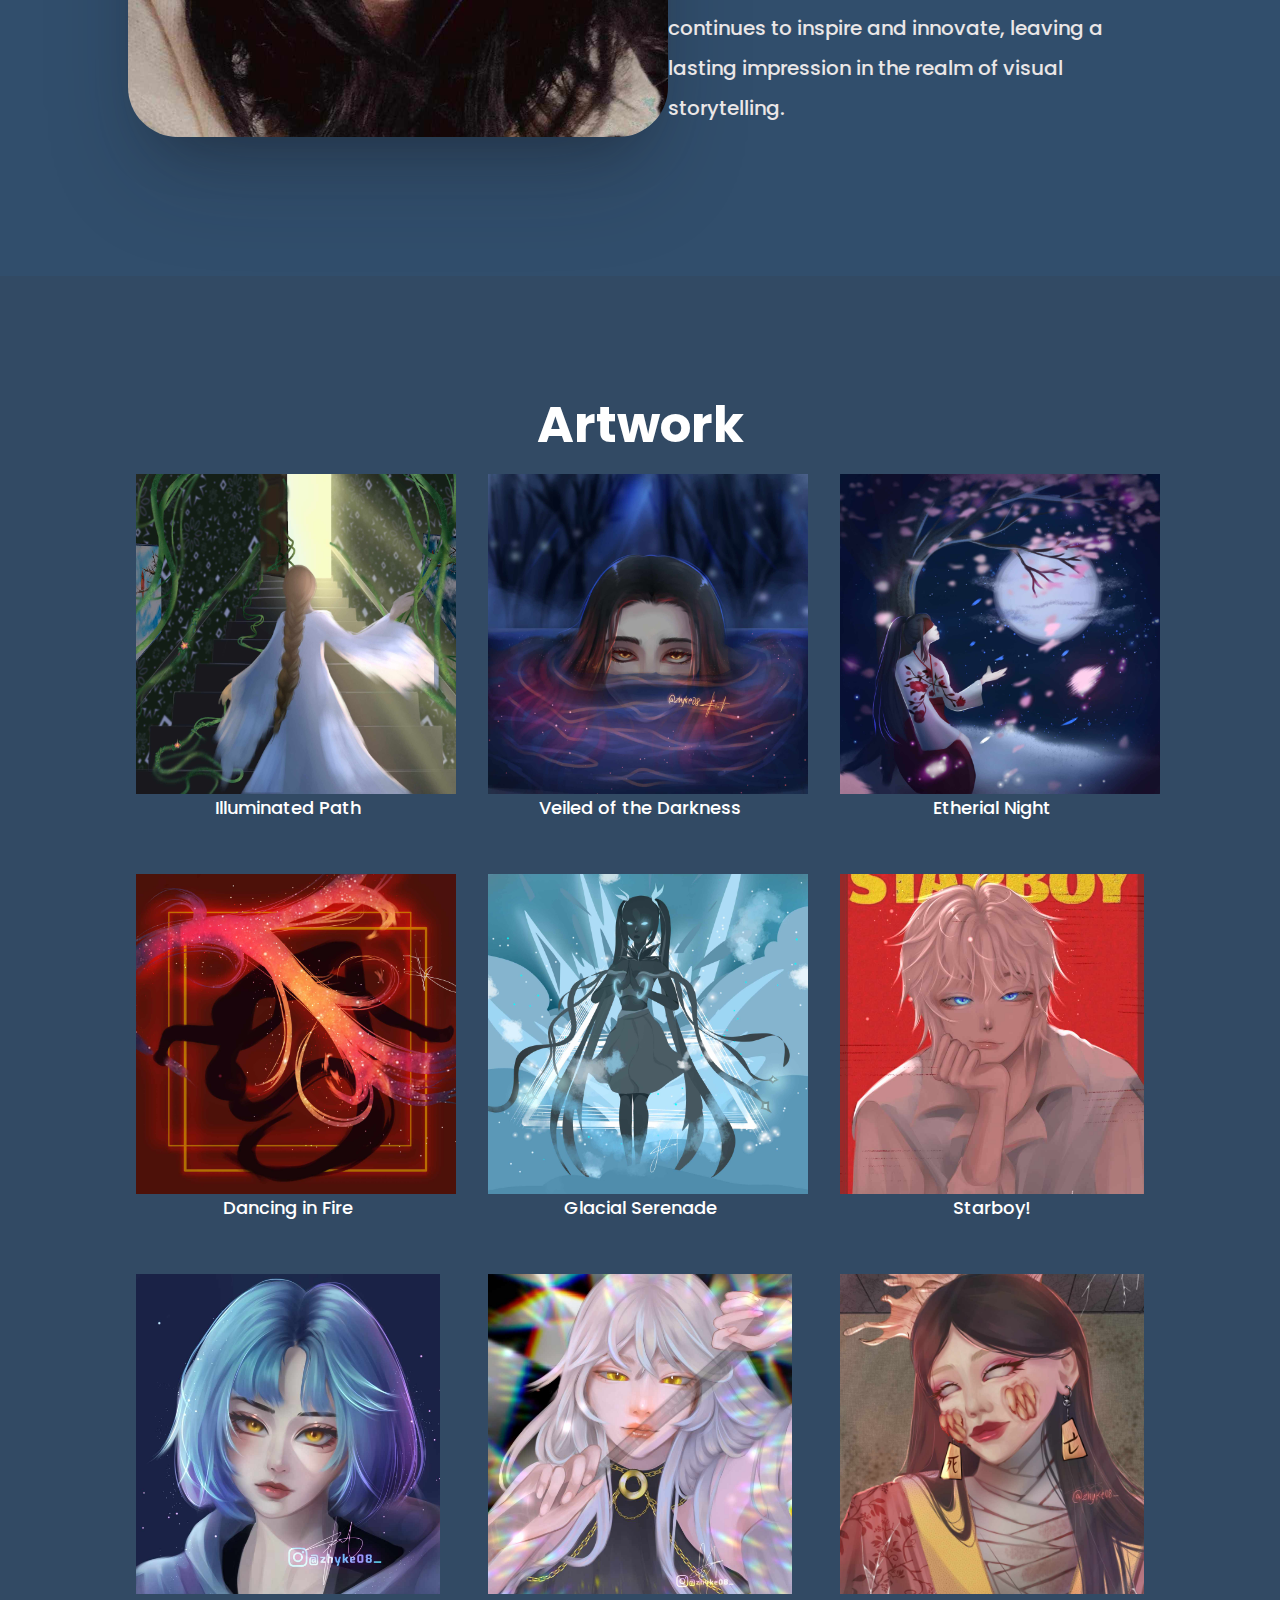
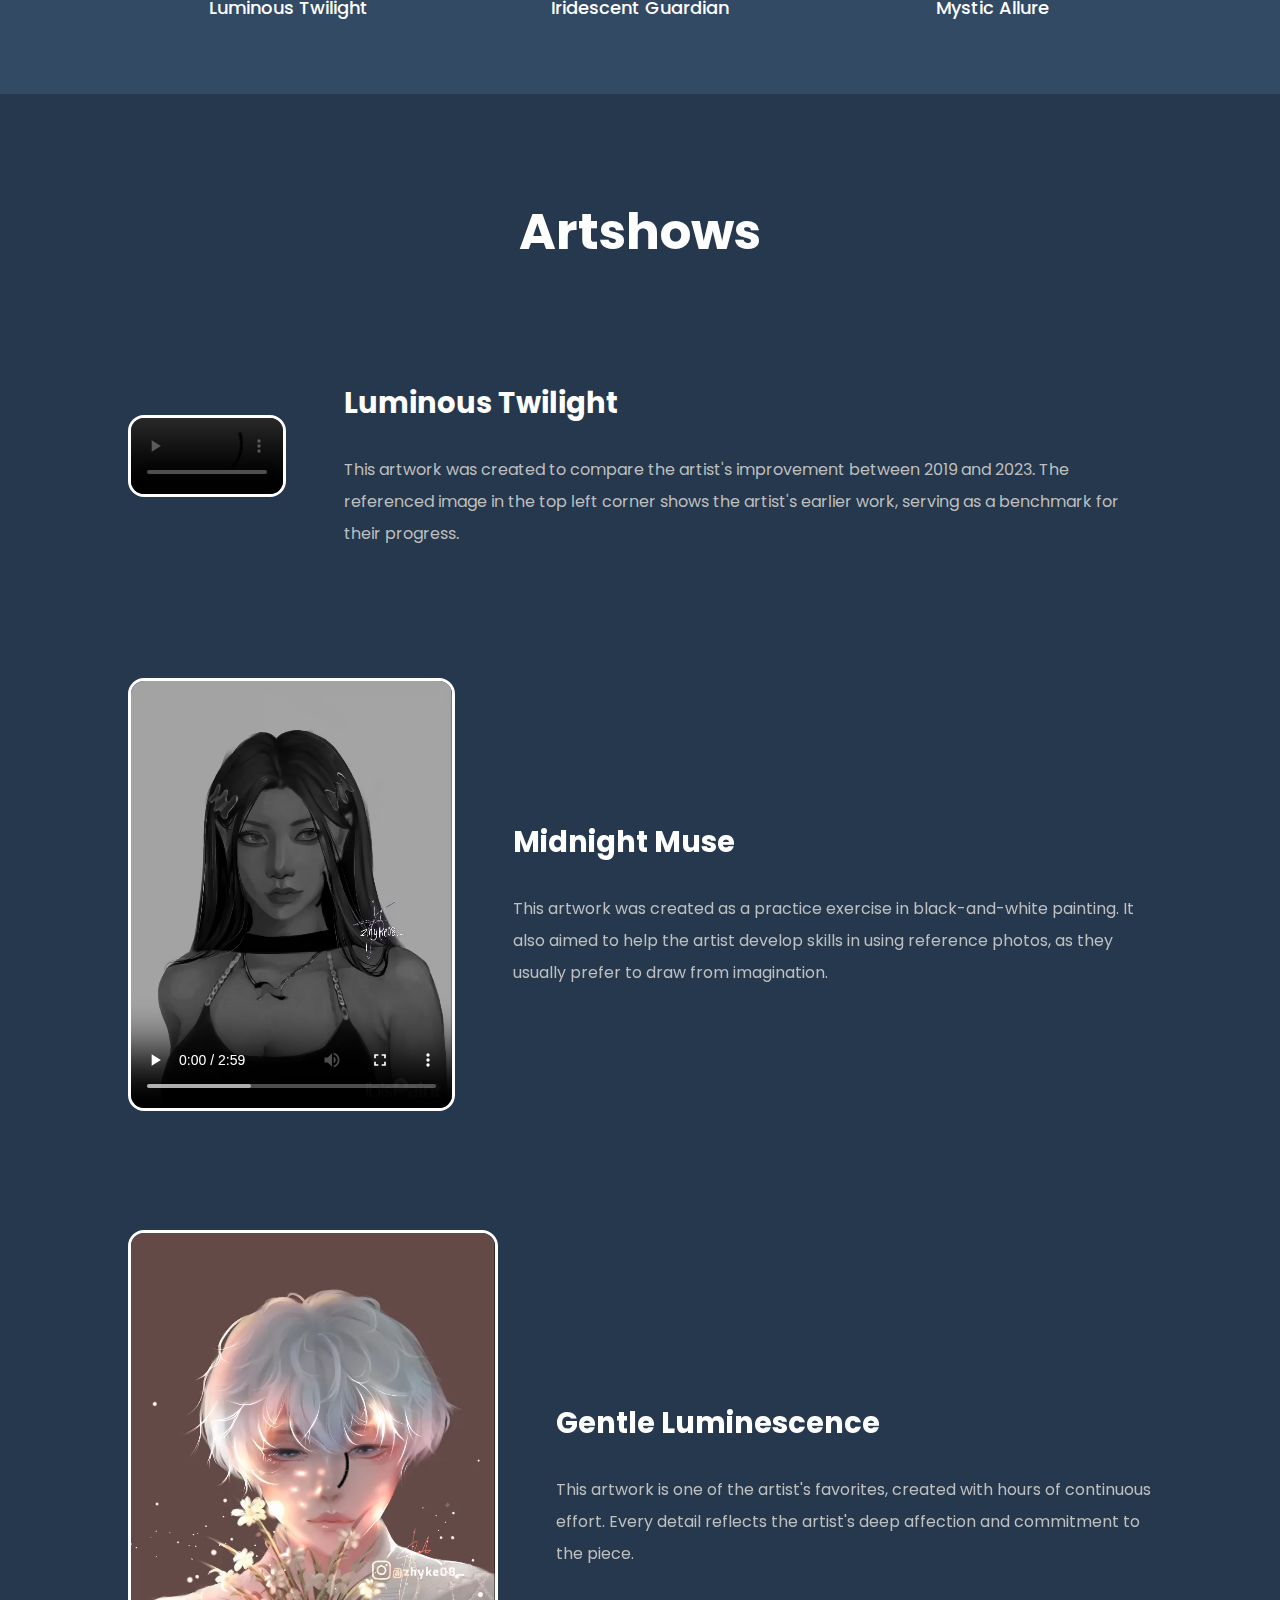
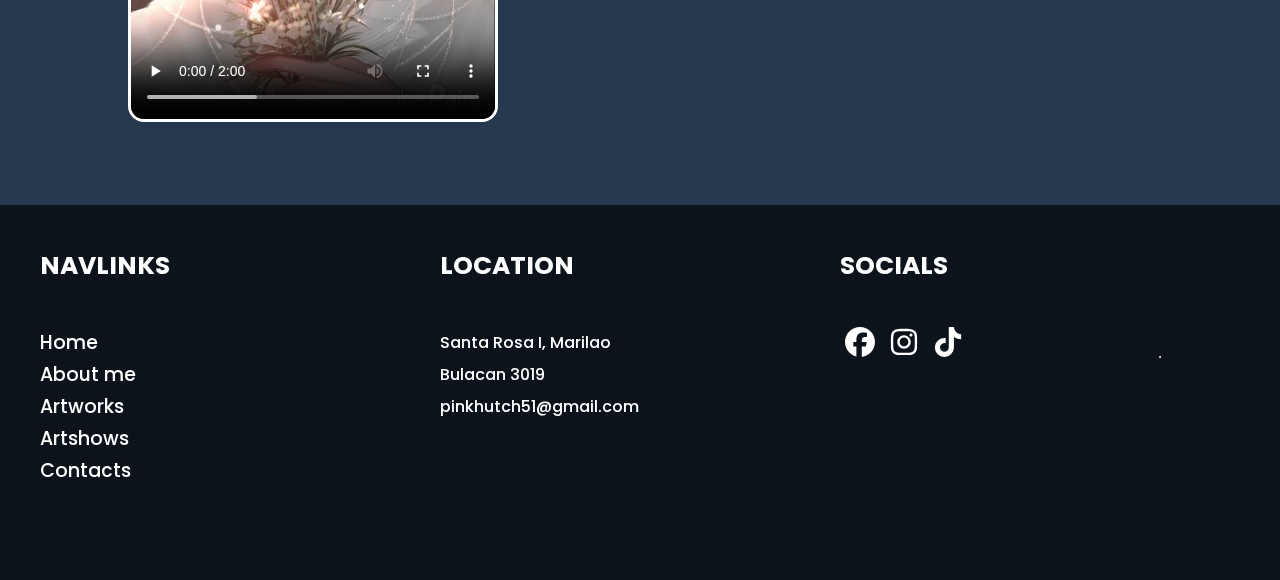
==== commit c69aebfa: "Update index.html" ====
--- a/index.html
+++ b/index.html
@@ -176,7 +176,6 @@
               <h5 class="navlinks">LOCATION</h5>
               <li>Santa Rosa I, Marilao Bulacan 3019</li>
               <li>pinkhutch51@gmail.com</li>
-              <li>+639000000000</li>
             </ul>
           </div>
           <div class="item2">
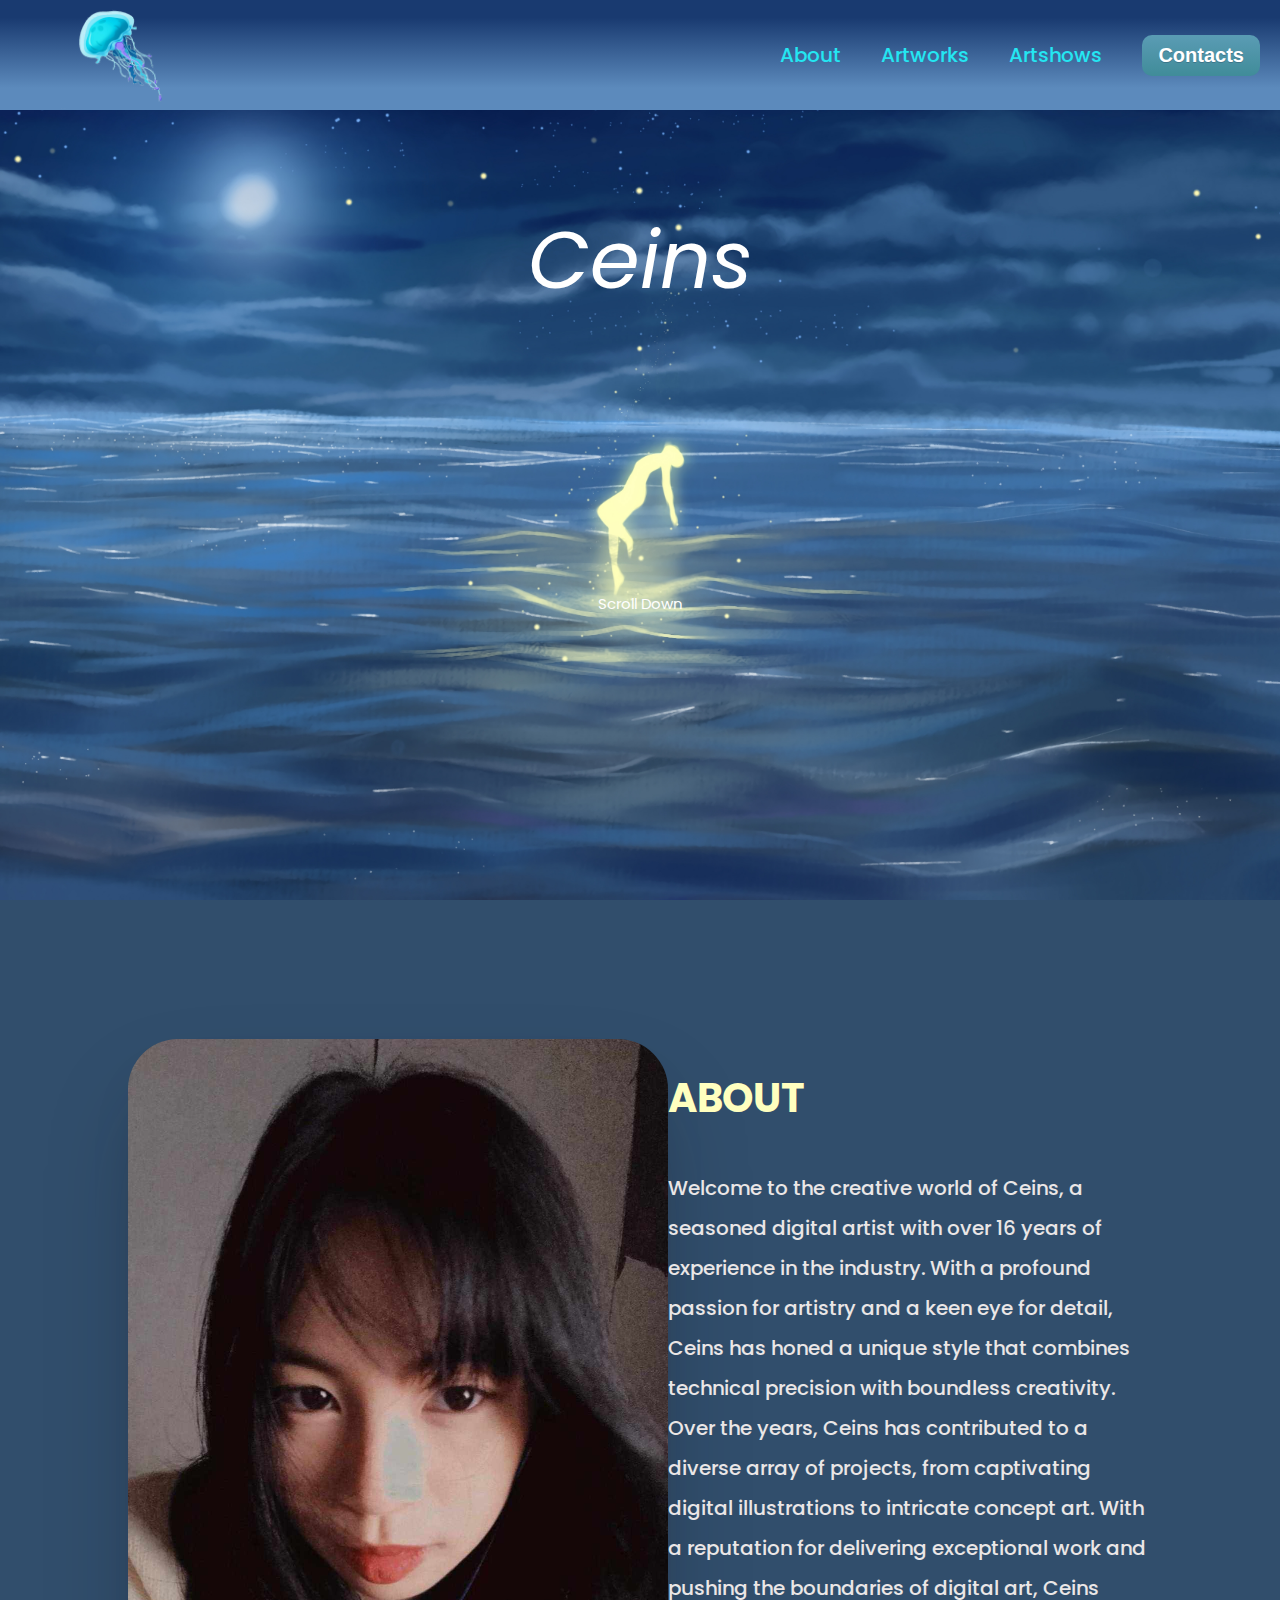
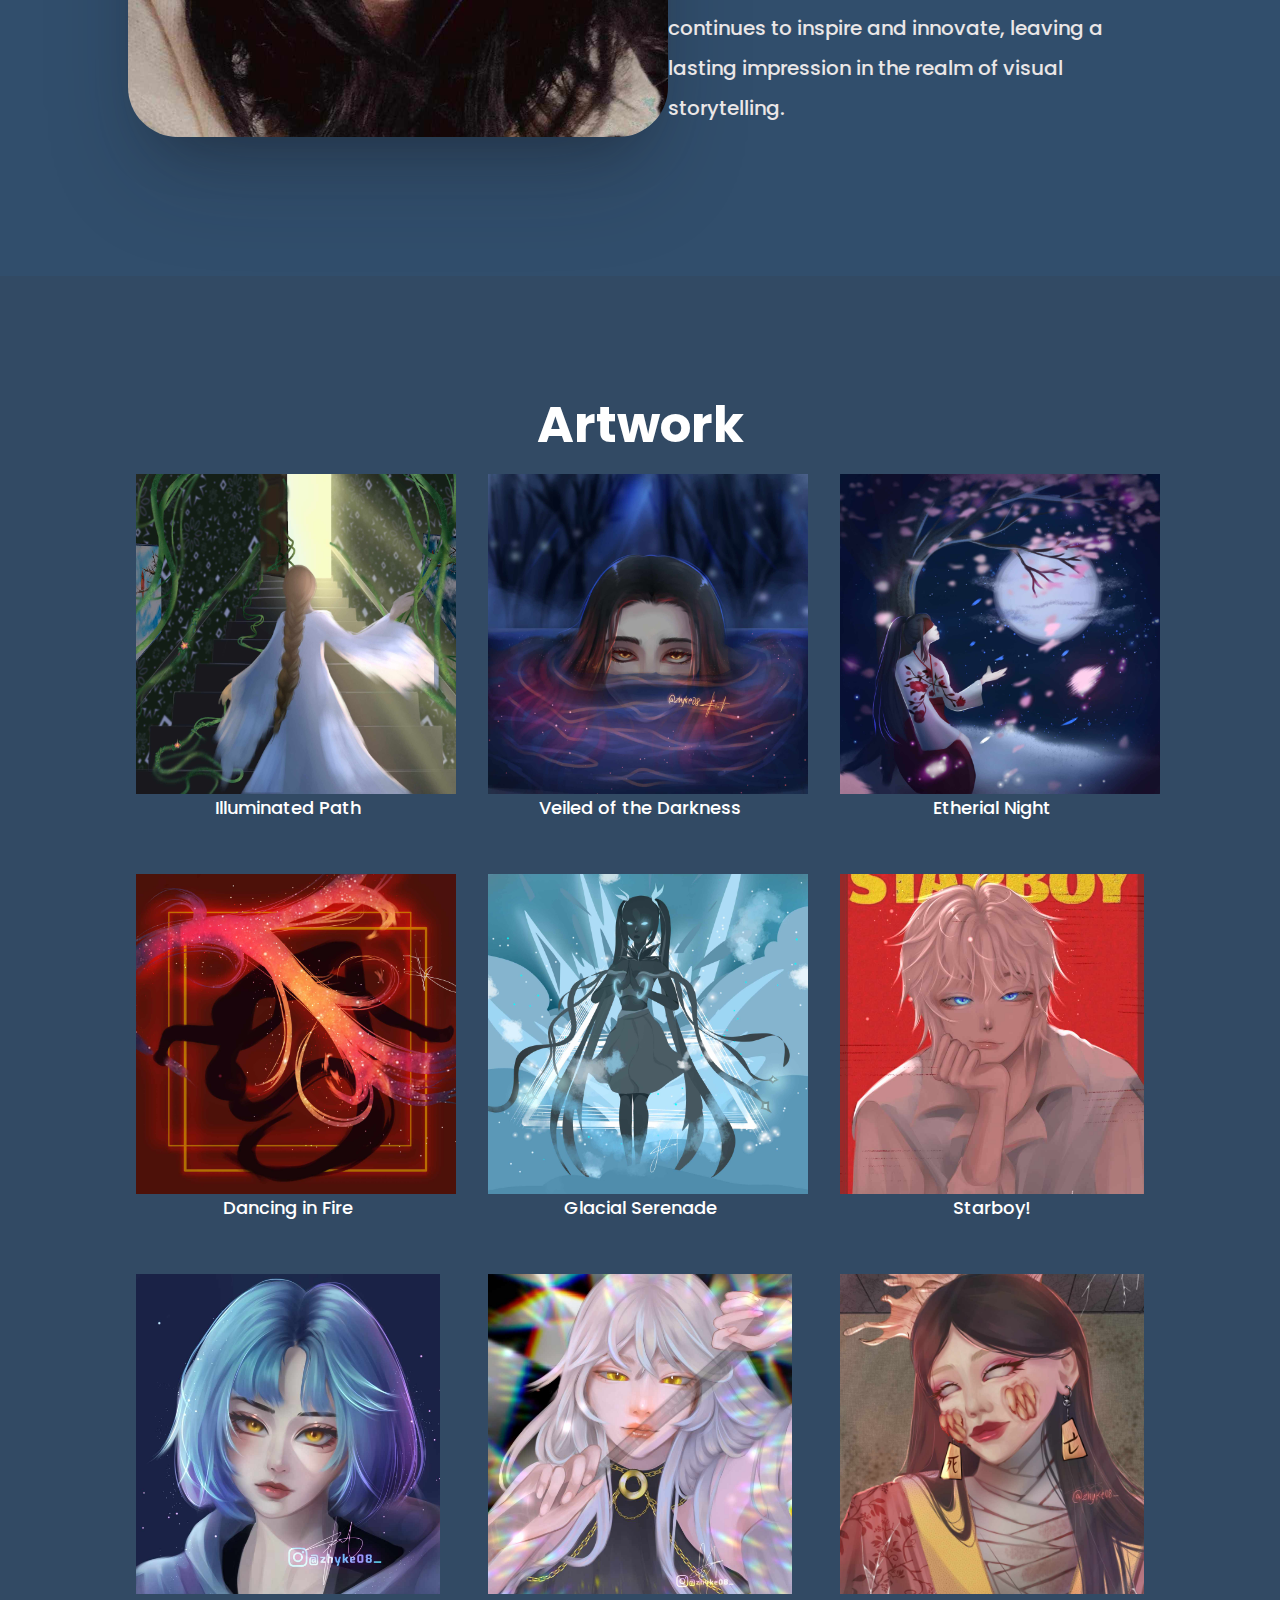
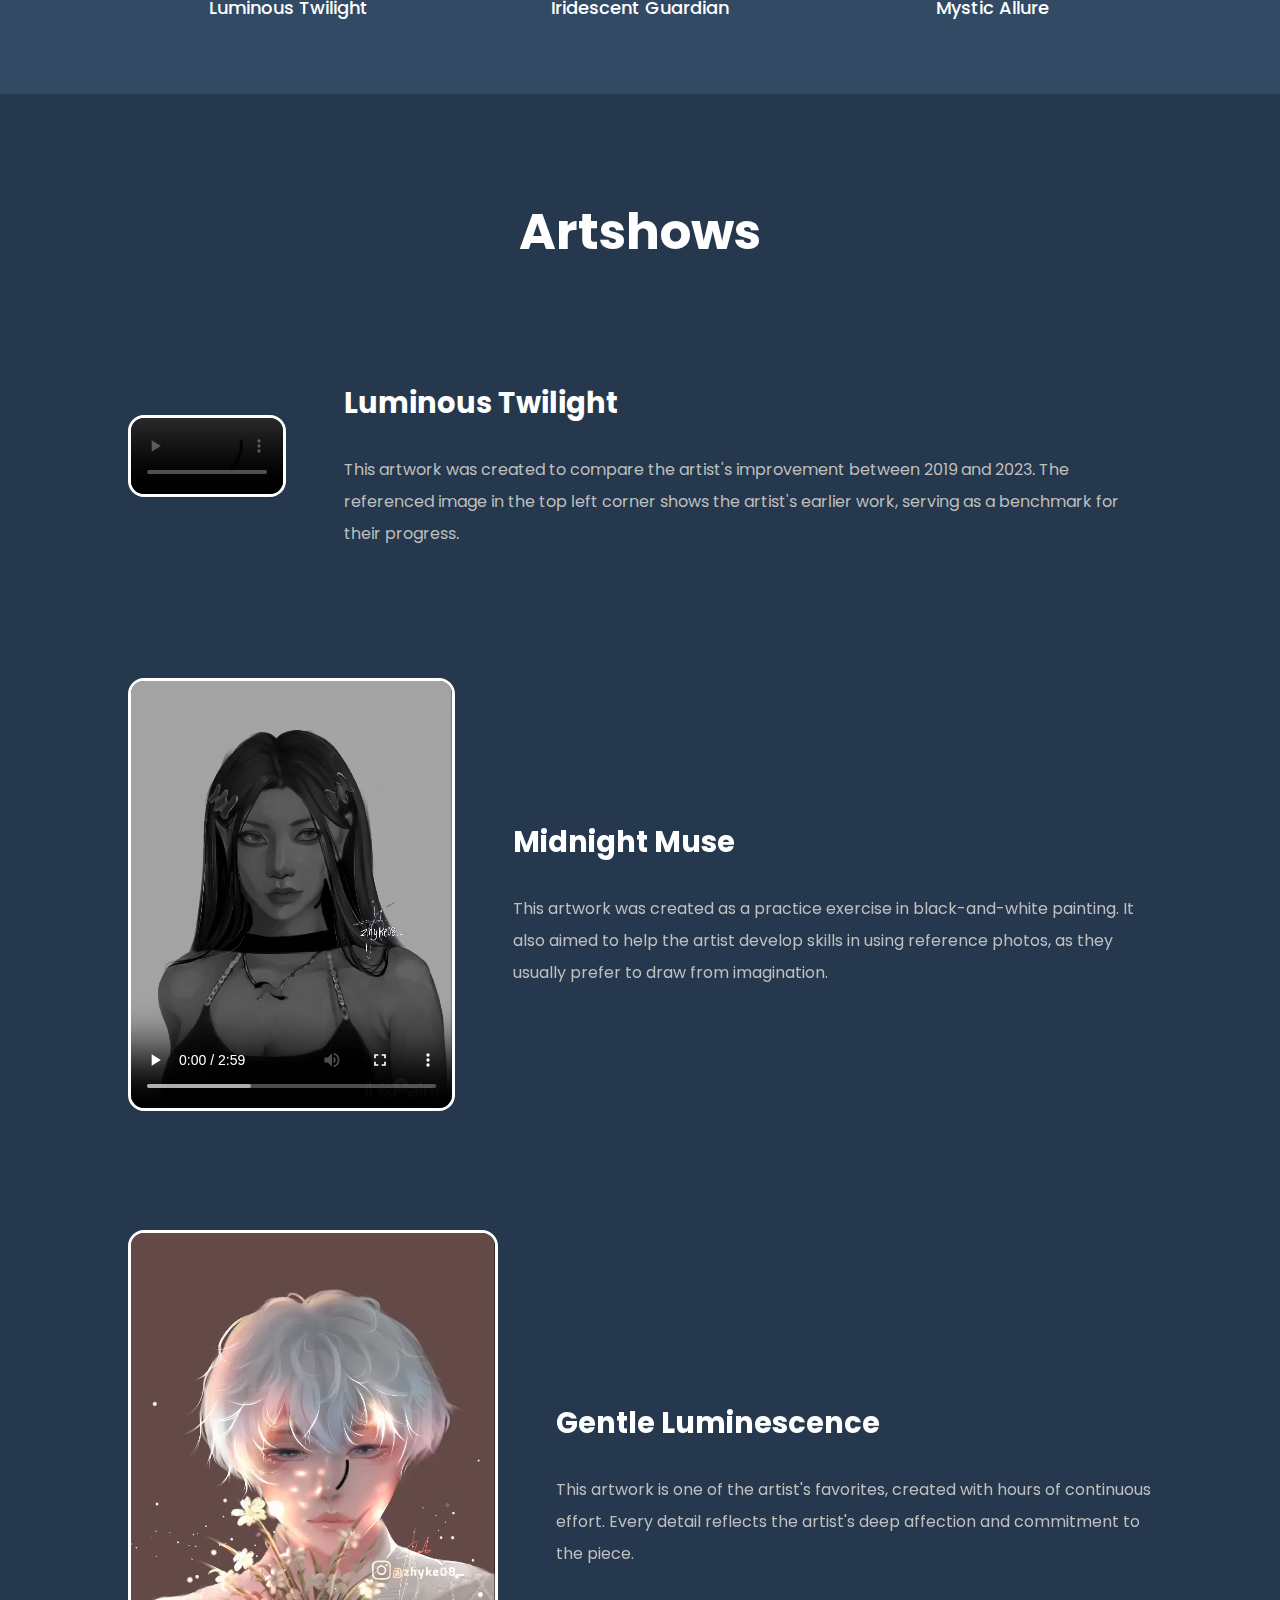
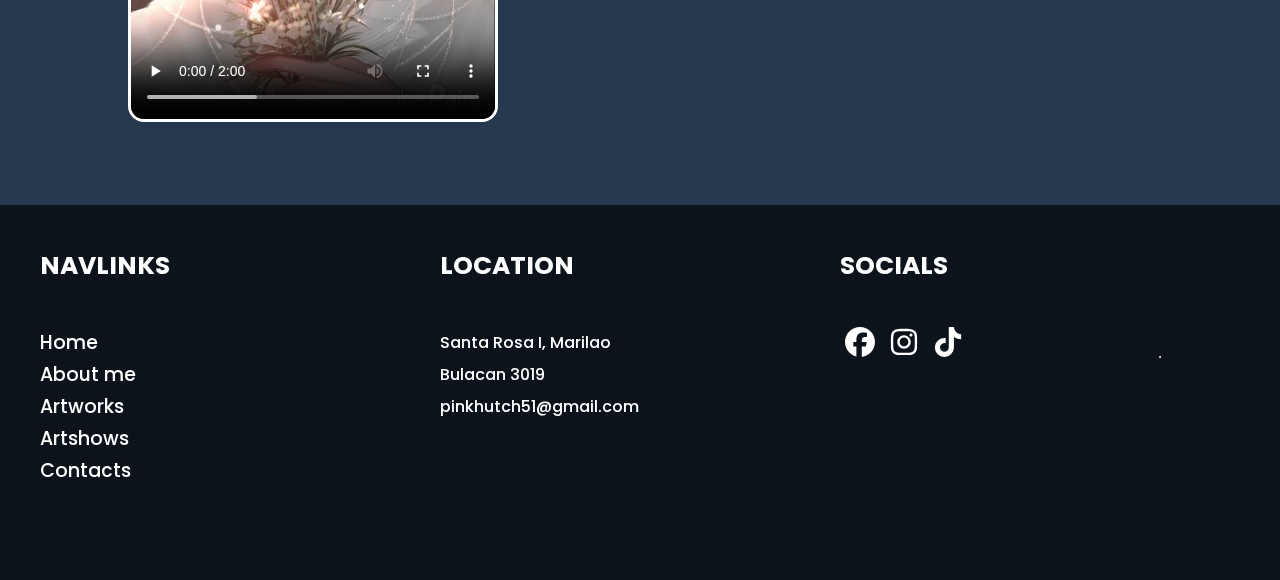
==== commit 2f897978: "Update index.html" ====
--- a/index.html
+++ b/index.html
@@ -3,6 +3,7 @@
 <head>
   <meta charset="UTF-8">
   <meta name="viewport" content="width=device-width, initial-scale=1.0">
+    <link rel="icon" type="image/x-icon" href="assets/logo.png">
   <link rel="stylesheet" href="style.css">
   <link rel="stylesheet" href="path/to/font-awesome/css/font-awesome.min.css">
   <title>Ceins' Galleria</title>
